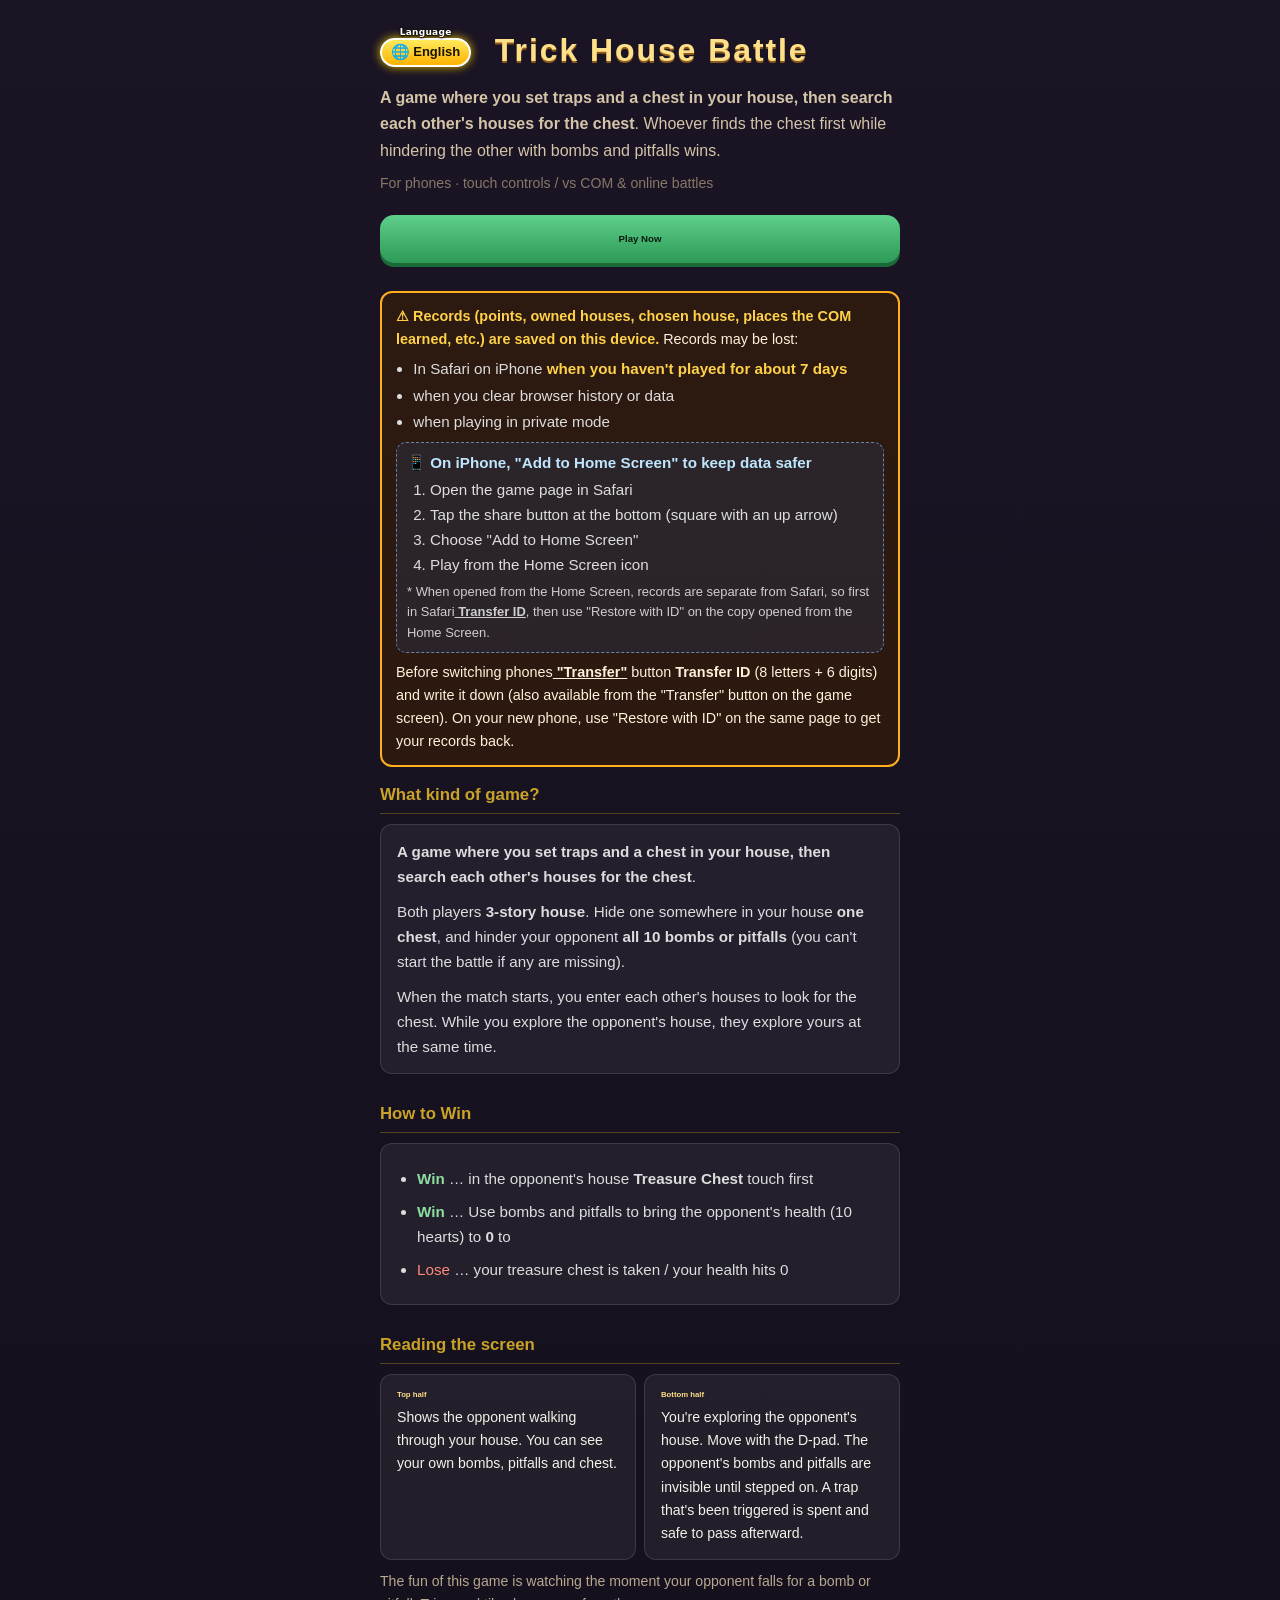
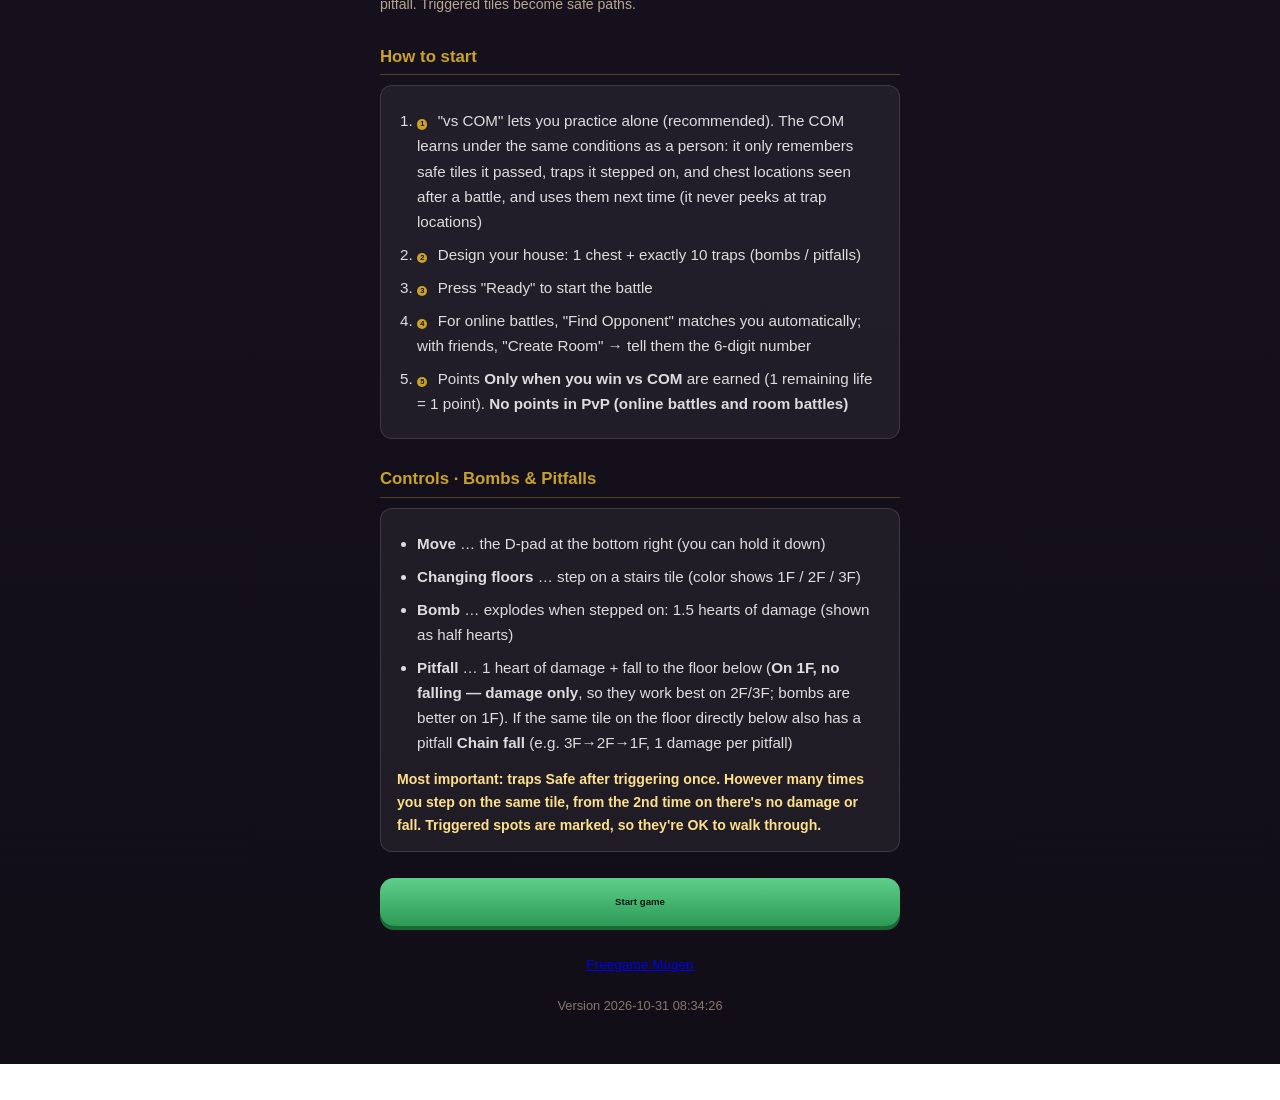
==== index.html @ 866e79a9 "🌐上に固定英語ラベル'Language'を追加・全バージョン表記を更新 — version 2026-10-31 08:34:26" ====
<!DOCTYPE html>
<html lang="ja">
<head>
  <meta charset="UTF-8" />
<script>window.NK_I18N_CFG={"base": "", "anchors": [["h1", "prepend"]]};</script><script src="i18n/i18n.js?v=20261031083426"></script>
  <link rel="icon" href="data:image/svg+xml,%3Csvg xmlns=%22http://www.w3.org/2000/svg%22 viewBox=%220 0 100 100%22%3E%3Ctext y=%22.9em%22 font-size=%2290%22%3E%F0%9F%8F%A0%3C/text%3E%3C/svg%3E" />
<!--nk-autoupdate--><script>
/* 自動更新: 新しい版が公開されたら、安全なとき（タイトル画面など・試合中でない）だけ自動で読み込み直す。記録(localStorage)には触れない。 */
(function () {
  var PAGE_LABEL = '2026-10-31 08:34:26';
  var URL = '/househouse/version.json', KEY = 'nkReloadFor:househouse-top', EVERY = 0;
  function safe() { try { return !!(true); } catch (e) { return false; } }
  var busy = false;
  function check() {
    if (busy || document.visibilityState === 'hidden' || !safe()) return;
    busy = true;
    fetch(URL + '?_=' + Date.now(), { cache: 'no-store' }).then(function (r) { return r.ok ? r.json() : null; }).then(function (d) {
      busy = false;
      var v = d && d.label;
      if (!v || v === PAGE_LABEL || !safe()) return;
      try { if (sessionStorage.getItem(KEY) === v) return; sessionStorage.setItem(KEY, v); } catch (e) { return; }
      var q = location.search.replace(/^\?/, '').split('&').filter(function (s) { return s && s.indexOf('r=') !== 0; }); q.push('r=' + String(v).replace(/[^0-9]/g, '')); location.replace(location.pathname + '?' + q.join('&') + location.hash);
    }).catch(function () { busy = false; });
  }
  window.__nkCheckUpdate = check;
  function start() { setTimeout(check, 1500); if (EVERY > 0) setInterval(check, EVERY * 1000); }
  if (document.readyState === 'loading') document.addEventListener('DOMContentLoaded', start); else start();
  document.addEventListener('visibilitychange', function () { if (document.visibilityState === 'visible') check(); });
  window.addEventListener('pageshow', function (e) { if (e.persisted) check(); });
})();
</script><!--/nk-autoupdate-->
  <meta name="viewport" content="width=device-width, initial-scale=1" />
  <meta http-equiv="Cache-Control" content="no-cache" />
  
  <meta name="theme-color" content="#120e18" />
  <meta name="description" content="トリックハウスバトル — 自分の家に罠と宝箱を設置して、お互いの家に行って宝箱を探すスマホ向け対戦ゲーム" />
  <title>トリックハウスバトル — 遊び方</title>
  <style>
    *, *::before, *::after { box-sizing: border-box; margin: 0; padding: 0; }
    body {
      min-height: 100dvh;
      background: linear-gradient(180deg, #1a1424 0%, #120e18 100%);
      color: #f5f0e8;
      font-family: "Hiragino Sans", "Hiragino Kaku Gothic ProN", "Noto Sans JP", "Yu Gothic", sans-serif;
      line-height: 1.65;
      padding: 24px 16px 48px;
    }
    main { max-width: 520px; margin: 0 auto; }
    h1 {
      font-size: clamp(1.6rem, 6vw, 2rem);
      color: #ffe08a;
      letter-spacing: 0.06em;
      text-shadow: 0 2px 0 #8b5a1a;
      margin-bottom: 8px;
    }
    .lead {
      color: #d4c4a8;
      font-size: 1rem;
      margin-bottom: 8px;
    }
    .tagline {
      color: #887868;
      font-size: 0.88rem;
      margin-bottom: 20px;
    }
    a.play {
      display: block;
      text-align: center;
      text-decoration: none;
      background: linear-gradient(180deg, #5ecf8a, #2e9a58);
      color: #0a1a10;
      font-weight: 800;
      font-size: 1.1rem;
      padding: 16px 16px;
      border-radius: 14px;
      box-shadow: 0 4px 0 #1a6a38;
      margin: 8px 0 28px;
    }
    a.play:active { transform: translateY(2px); box-shadow: 0 2px 0 #1a6a38; }
    h2 {
      font-size: 1.05rem;
      color: #c9a227;
      margin: 0 0 10px;
      padding-bottom: 4px;
      border-bottom: 1px solid rgba(201,162,39,0.35);
    }
    section { margin-bottom: 26px; }
    p, li { color: #ddd; font-size: 0.95rem; }
    ul, ol { padding-left: 1.25em; margin: 8px 0 0; }
    li { margin-bottom: 8px; }
    .card {
      background: rgba(255,255,255,0.06);
      border: 1px solid rgba(255,255,255,0.12);
      border-radius: 12px;
      padding: 14px 16px;
    }
    .card + .card { margin-top: 10px; }
    .num {
      display: inline-flex;
      align-items: center;
      justify-content: center;
      width: 1.4em;
      height: 1.4em;
      border-radius: 50%;
      background: #c9a227;
      color: #1a1008;
      font-weight: 800;
      font-size: 0.85rem;
      margin-right: 6px;
    }
    .split {
      display: grid;
      grid-template-columns: 1fr 1fr;
      gap: 8px;
      margin-top: 10px;
    }
    .split .card { margin: 0; font-size: 0.88rem; }
    .split .card strong { display: block; color: #ffe08a; margin-bottom: 4px; }
    .hint { color: #b8a890; font-size: 0.88rem; margin-top: 10px; }
    .win { color: #8ddea0; font-weight: 700; }
    .lose { color: #ff8a7a; }
  .save-banner { margin: 14px 0; padding: 12px 14px; border-radius: 12px; border: 2px solid #ffb020; background: rgba(60, 30, 0, 0.55); color: #fff1dc; font-size: 0.9rem; line-height: 1.6; text-align: left; }
  .save-banner strong { color: #ffd24a; }
  .save-banner ul { margin: 6px 0 6px 1.2em; padding: 0; }
  .save-banner li { margin: 2px 0; }
  .save-banner .home-tip { margin: 8px 0; padding: 8px 10px; border-radius: 10px; border: 1px dashed rgba(140,200,255,0.6); background: rgba(40,90,160,0.18); }
  .save-banner .home-tip .ht-h { margin: 0 0 2px; font-weight: 900; color: #bfe6ff; }
  .save-banner .home-tip ol { margin: 2px 0 4px 1.6em; padding: 0; }
  .save-banner .home-tip li { margin: 1px 0; }
  .save-banner .home-tip .ht-n { margin: 0; font-size: 0.9em; opacity: 0.92; }
  .save-banner .home-tip a { color: inherit; font-weight: 900; }
</style>
<link rel="apple-touch-icon" href="/househouse/apple-touch-icon.png" />
<meta name="apple-mobile-web-app-title" content="ハウスバトル" />
<meta name="apple-mobile-web-app-capable" content="yes" />
</head>
<body>
  <main>
    <h1>トリックハウスバトル</h1>
    <p class="lead"><strong>自分の家に罠と宝箱を設置して、お互いの家に行って宝箱を探すゲーム</strong>です。爆弾や落とし穴で相手を邪魔しながら、先に宝箱を見つけた方が勝ち。</p>
    <p class="tagline">スマホ向け・タッチ操作／COM対戦・ネット対戦あり</p>

    <a class="play" href="game/?v=20261031083426">今すぐ遊ぶ</a>

    <div class="save-banner" role="note">
      <strong>⚠ 記録（ポイント・持っている家・選んだ家・COMが覚えた場所など）はこの端末に保存されています。</strong>記録が消えることがあります：
      <ul>
        <li>iPhoneのSafariで<strong>7日くらい遊ばなかった</strong>とき</li>
        <li>ブラウザの履歴やデータを消したとき</li>
        <li>プライベートモードで遊んだとき</li>
      </ul>
      <div class="home-tip"><p class="ht-h">📱 iPhoneは「ホーム画面に追加」で消えにくくなります</p><ol><li>Safariで遊びたいページを開く</li><li>画面下の共有ボタン（四角に上矢印のマーク）を押す</li><li>「ホーム画面に追加」を選ぶ</li><li>ホーム画面のアイコンから遊ぶ</li></ol><p class="ht-n">※ホーム画面から開いたときはSafariとは記録が別になるので、最初にSafariで<a href="/transfer/">引き継ぎID</a>を発行し、ホーム画面から開いた方で「IDで復元」してください。</p></div>
      スマホを買い替える前に<a href="/transfer/" style="color:inherit;font-weight:900">「引き継ぎ」</a>ボタンで<b>引き継ぎID</b>（8文字＋6けたの数字）を発行してメモしてください（ゲーム画面の「引き継ぎ」ボタンからも開けます）。新しいスマホでは同じページの「IDで復元」で記録を戻せます。
    </div>

    <section>
      <h2>どんなゲーム？</h2>
      <div class="card">
        <p><strong>自分の家に罠と宝箱を設置して、お互いの家に行って宝箱を探すゲーム</strong>です。</p>
        <p style="margin-top:10px">お互いが<strong>3階建ての家</strong>を用意します。自分の家のどこかに<strong>宝箱を1つ</strong>、相手を邪魔する<strong>爆弾や落とし穴を10個すべて</strong>置きます（足りないと対戦開始できません）。</p>
        <p style="margin-top:10px">試合が始まったら、お互いの家に入って宝箱を探します。あなたが相手の家を探索するのと同時に、相手もあなたの家を探索しています。</p>
      </div>
    </section>

    <section>
      <h2>勝ち方</h2>
      <div class="card">
        <ul>
          <li><span class="win">勝ち</span> … 相手の家の<strong>宝箱</strong>に先に触れる</li>
          <li><span class="win">勝ち</span> … 爆弾・落とし穴で相手の体力（ハート10個）を<strong>0</strong>にする</li>
          <li><span class="lose">負け</span> … 自分の宝箱を取られる／自分の体力が0になる</li>
        </ul>
      </div>
    </section>

    <section>
      <h2>画面の見方</h2>
      <div class="split">
        <div class="card">
          <strong>上半分</strong>
          相手があなたの家を歩いている様子。自分が仕掛けた爆弾・落とし穴や宝箱が見えます。
        </div>
        <div class="card">
          <strong>下半分</strong>
          あなたが相手の家を探索中。十字キーで移動。相手の爆弾・落とし穴は踏むまで見えません。一度踏んだ罠は発動済みになり、そのあとは安全に通れます。
        </div>
      </div>
      <p class="hint">相手が爆弾や落とし穴に引っかかる瞬間を見られるのが、このゲームの面白さです。発動後のマスは安全通路になります。</p>
    </section>

    <section>
      <h2>はじめ方</h2>
      <div class="card">
        <ol>
          <li><span class="num">1</span>「COM対戦」なら一人で練習できます（おすすめ）。COMは人と同じ条件で覚えます：前に通れた安全なマス・踏んだ罠・対戦後に見えた宝箱の場所だけを覚えて、次の対戦で使います（罠の場所をのぞき見はしません）</li>
          <li><span class="num">2</span>家を設計：宝箱1つ＋罠は必ず10個（爆弾／落とし穴）</li>
          <li><span class="num">3</span>「準備完了」で対戦スタート</li>
          <li><span class="num">4</span>ネット対戦は「対戦相手を探す」で自動マッチ、知り合いとは「部屋を作る」→ 6桁の数字を相手に伝える</li>
          <li><span class="num">5</span>ポイントは<strong>COM対戦で勝った時だけ</strong>もらえます（残りライフ1つ＝1ポイント）。<strong>対人戦（ネット対戦・部屋での対戦）ではポイントは入りません</strong></li>
        </ol>
      </div>
    </section>

    <section>
      <h2>操作・爆弾と落とし穴</h2>
      <div class="card">
        <ul>
          <li><strong>移動</strong> … 画面右下の十字キー（タップ押しっぱなし可）</li>
          <li><strong>階の移動</strong> … 階段マスへ乗る（色で1F／2F／3Fが分かります）</li>
          <li><strong>爆弾</strong> … 踏むと爆発してハート1.5個分のダメージ（半ハート表示）</li>
          <li><strong>落とし穴</strong> … ハート1個分のダメージ＋下の階へ落ちる（<strong>1Fでは落下なし・ダメージのみ</strong>なので、効果は2F・3F向き。1Fは爆弾が有利）。真下の階の同じマスにも落とし穴があると<strong>連続落下</strong>（例：3F→2F→1F、落とし穴1個ごとに1ダメージ）</li>
        </ul>
        <p class="hint" style="margin-top:12px;color:#ffe08a;font-weight:700;">
          いちばん大事：罠は<strong>1回かかったあと安全</strong>です。同じマスを何度踏んでも、2回目からはダメージも落とし穴も起きません。発動した跡が見えるので、そこは通ってOK。
        </p>
      </div>
    </section>

    <a class="play" href="game/?v=20261031083426">ゲームを始める</a>
    <p style="margin-top:14px;text-align:center;font-size:0.85rem;"><a href="https://freegame-mugen.jp/cms/mt-cp.cgi?__mode=view&amp;blog_id=1&amp;id=13413" target="_blank" rel="noopener">フリーゲーム夢現</a></p>
    <p id="site-meta" style="margin-top:18px;text-align:center;color:#887868;font-size:0.8rem;">バージョン 2026-10-31 08:34:26</p>
  </main>
</body>
</html>
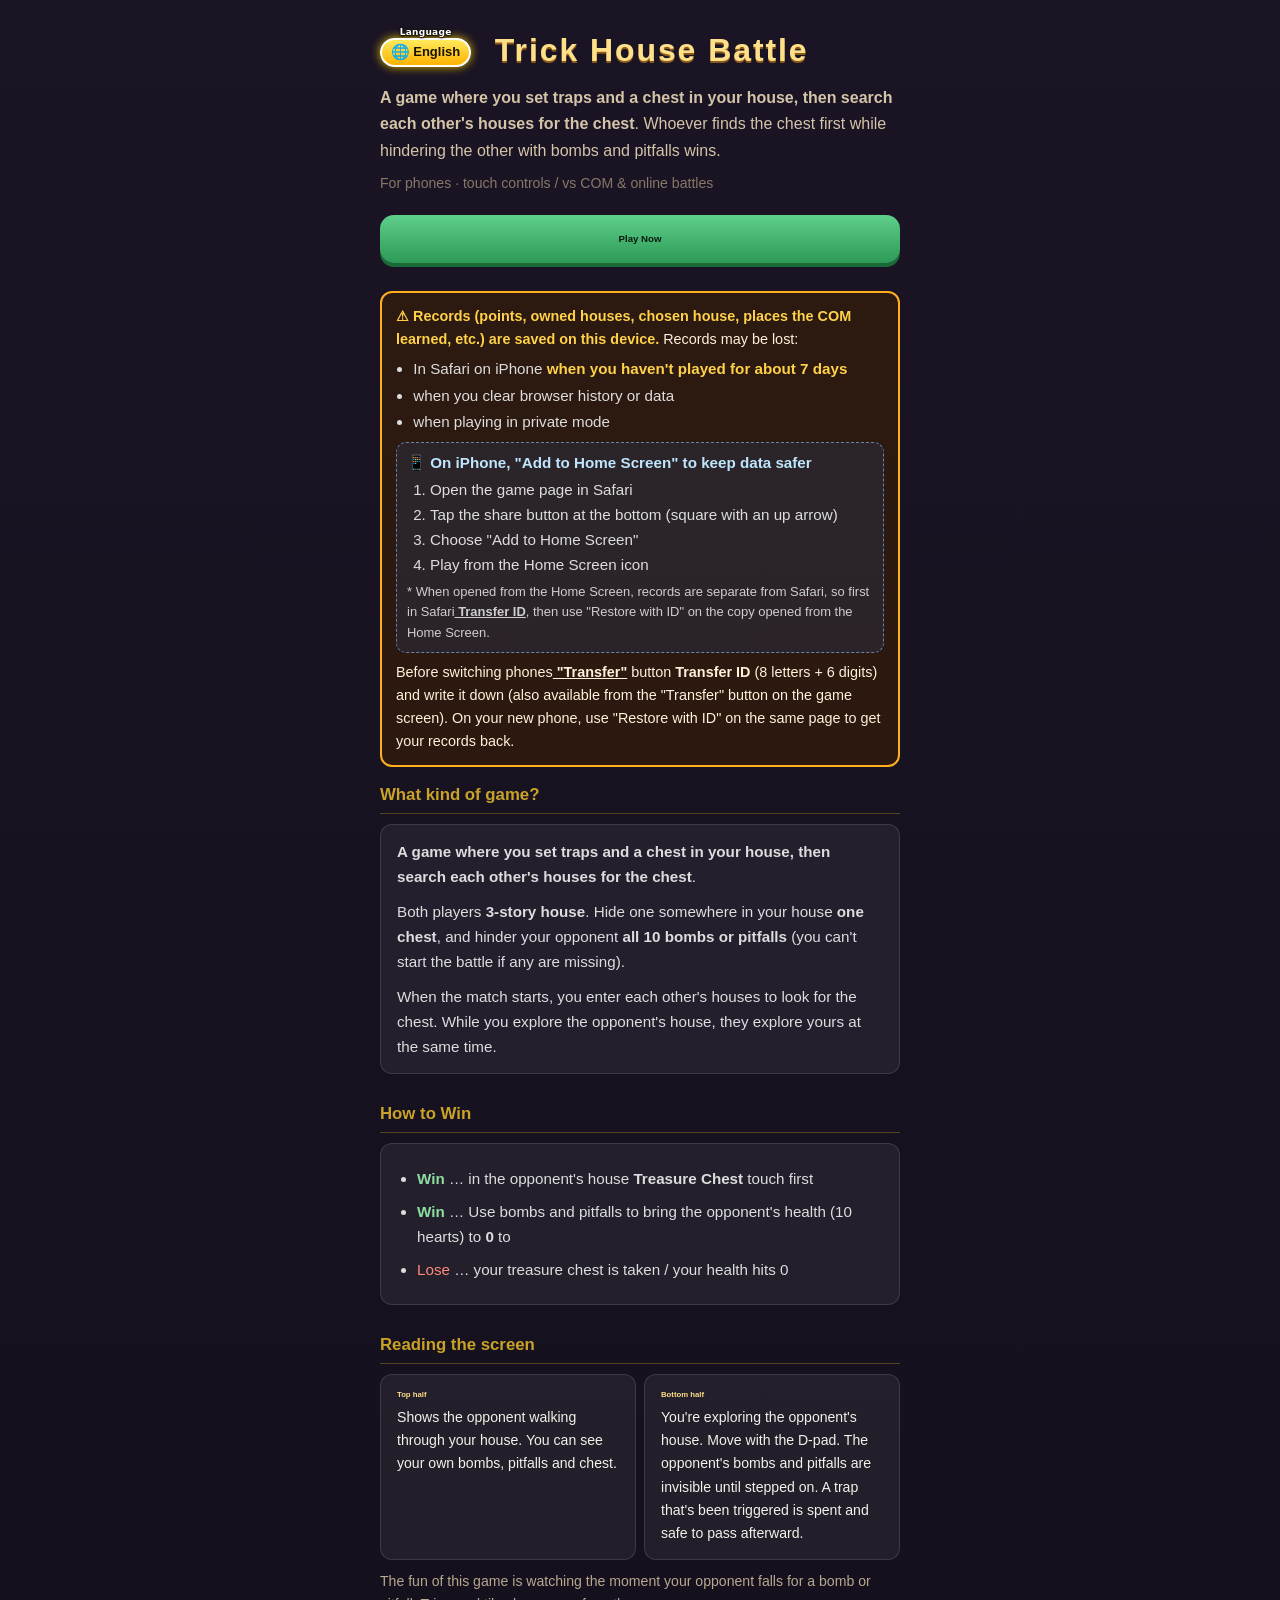
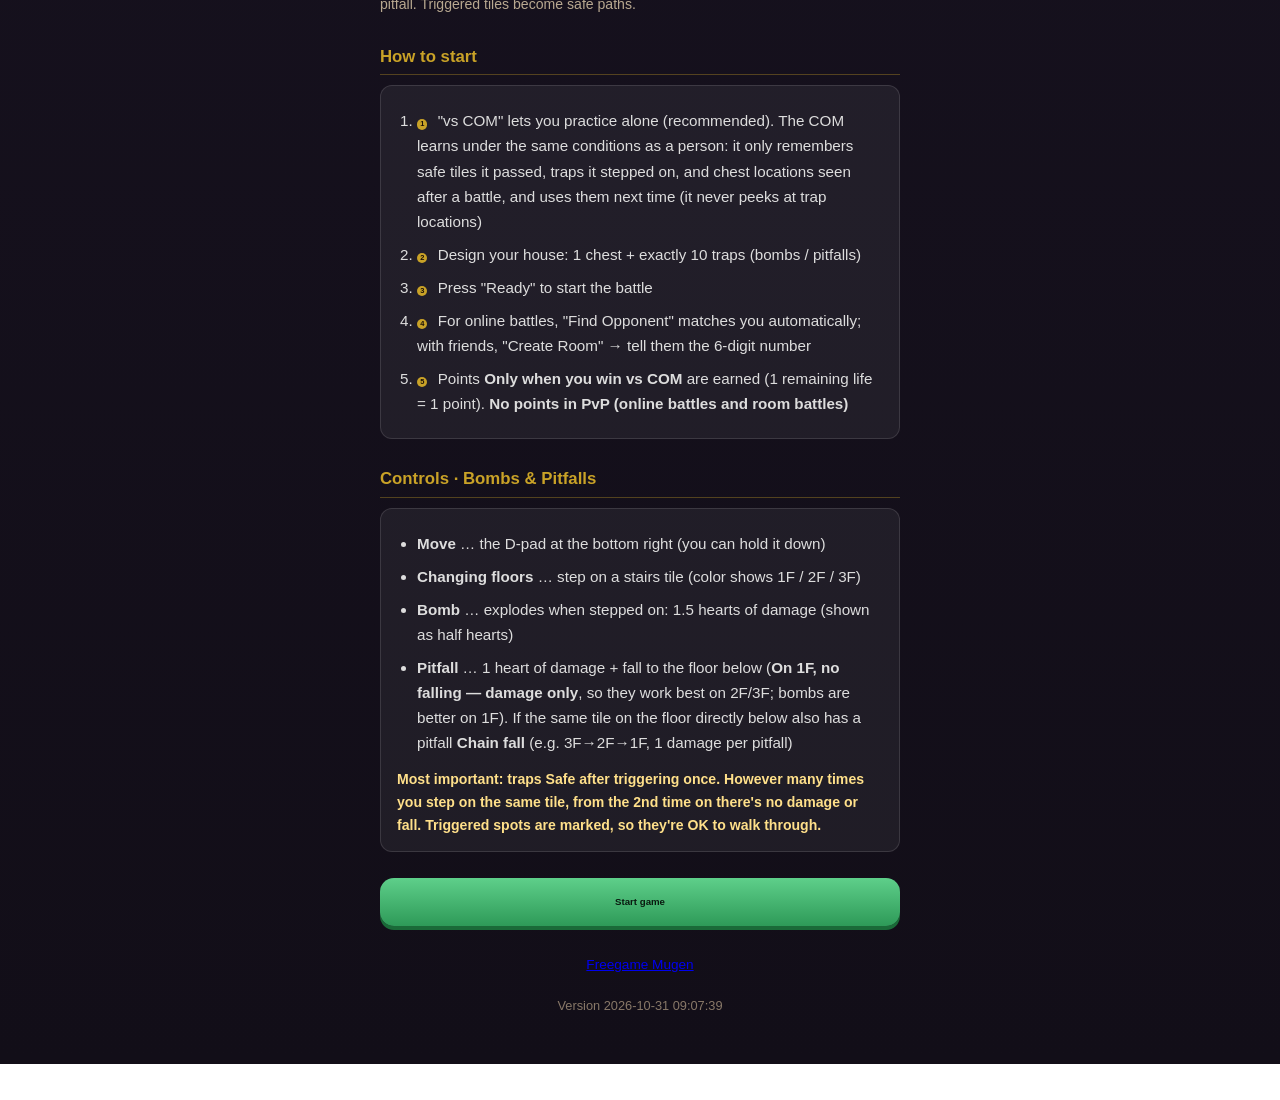
==== commit 3ffdb81b: "i18n: 結果画面の理由/勝利ボーナス行を全言語で翻訳・320幅でLanguageラベル見切れ修正・ハーフハートのはみ出し修正 — version 2026-10-31 09:07:39" ====
--- a/index.html
+++ b/index.html
@@ -2,12 +2,12 @@
 <html lang="ja">
 <head>
   <meta charset="UTF-8" />
-<script>window.NK_I18N_CFG={"base": "", "anchors": [["h1", "prepend"]]};</script><script src="i18n/i18n.js?v=20261031083426"></script>
+<script>window.NK_I18N_CFG={"base": "", "anchors": [["h1", "prepend"]]};</script><script src="i18n/i18n.js?v=20261031090739"></script>
   <link rel="icon" href="data:image/svg+xml,%3Csvg xmlns=%22http://www.w3.org/2000/svg%22 viewBox=%220 0 100 100%22%3E%3Ctext y=%22.9em%22 font-size=%2290%22%3E%F0%9F%8F%A0%3C/text%3E%3C/svg%3E" />
 <!--nk-autoupdate--><script>
 /* 自動更新: 新しい版が公開されたら、安全なとき（タイトル画面など・試合中でない）だけ自動で読み込み直す。記録(localStorage)には触れない。 */
 (function () {
-  var PAGE_LABEL = '2026-10-31 08:34:26';
+  var PAGE_LABEL = '2026-10-31 09:07:39';
   var URL = '/househouse/version.json', KEY = 'nkReloadFor:househouse-top', EVERY = 0;
   function safe() { try { return !!(true); } catch (e) { return false; } }
   var busy = false;
@@ -140,7 +140,7 @@
     <p class="lead"><strong>自分の家に罠と宝箱を設置して、お互いの家に行って宝箱を探すゲーム</strong>です。爆弾や落とし穴で相手を邪魔しながら、先に宝箱を見つけた方が勝ち。</p>
     <p class="tagline">スマホ向け・タッチ操作／COM対戦・ネット対戦あり</p>
 
-    <a class="play" href="game/?v=20261031083426">今すぐ遊ぶ</a>
+    <a class="play" href="game/?v=20261031090739">今すぐ遊ぶ</a>
 
     <div class="save-banner" role="note">
       <strong>⚠ 記録（ポイント・持っている家・選んだ家・COMが覚えた場所など）はこの端末に保存されています。</strong>記録が消えることがあります：
@@ -216,9 +216,9 @@
       </div>
     </section>
 
-    <a class="play" href="game/?v=20261031083426">ゲームを始める</a>
+    <a class="play" href="game/?v=20261031090739">ゲームを始める</a>
     <p style="margin-top:14px;text-align:center;font-size:0.85rem;"><a href="https://freegame-mugen.jp/cms/mt-cp.cgi?__mode=view&amp;blog_id=1&amp;id=13413" target="_blank" rel="noopener">フリーゲーム夢現</a></p>
-    <p id="site-meta" style="margin-top:18px;text-align:center;color:#887868;font-size:0.8rem;">バージョン 2026-10-31 08:34:26</p>
+    <p id="site-meta" style="margin-top:18px;text-align:center;color:#887868;font-size:0.8rem;">バージョン 2026-10-31 09:07:39</p>
   </main>
 </body>
 </html>
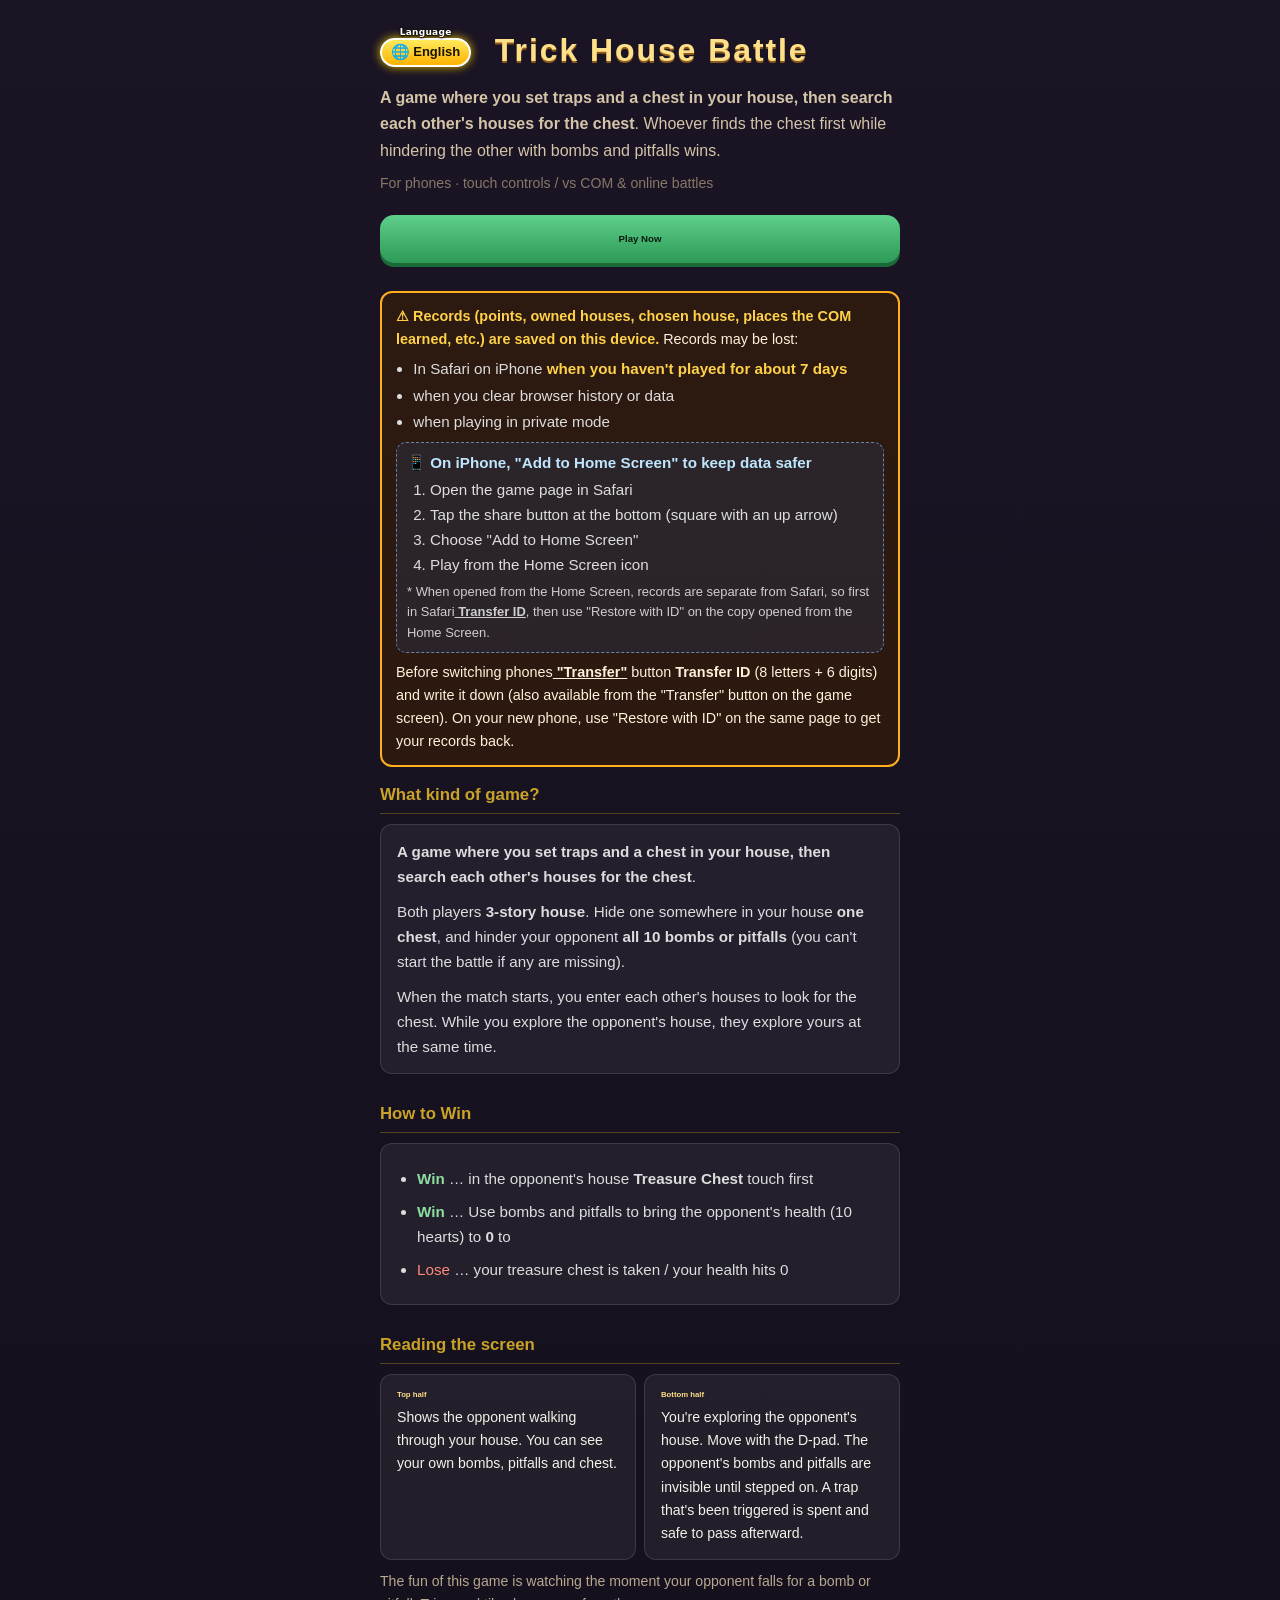
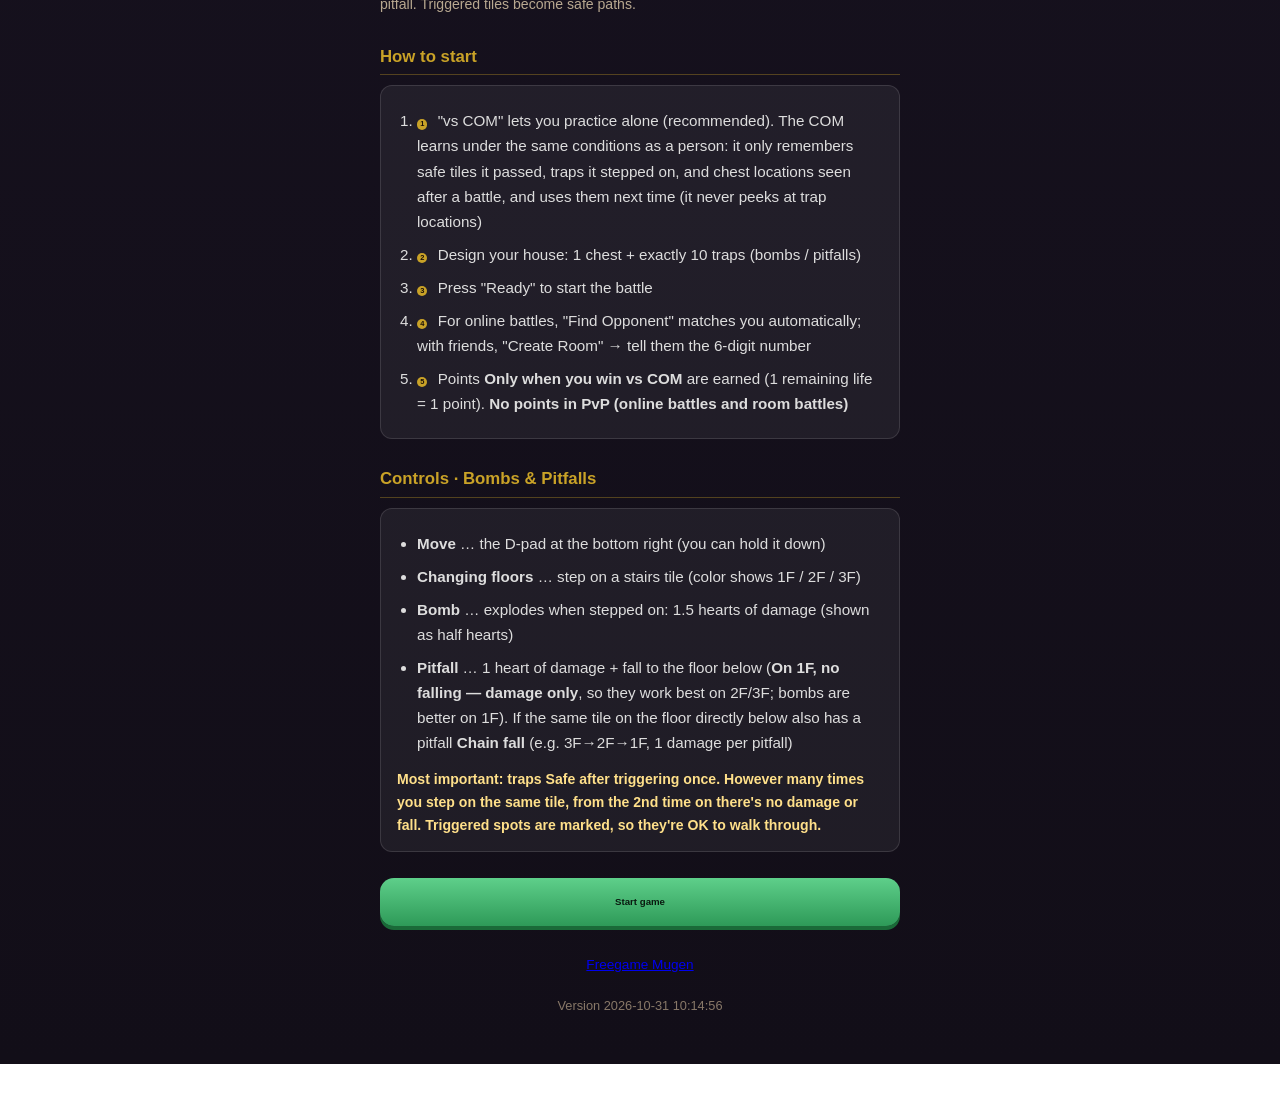
==== commit 17468e3f: "全バージョン表記を更新（旧10/25表記含む）・Languageラベル検証 — version 2026-10-31 10:14:56" ====
--- a/index.html
+++ b/index.html
@@ -2,12 +2,12 @@
 <html lang="ja">
 <head>
   <meta charset="UTF-8" />
-<script>window.NK_I18N_CFG={"base": "", "anchors": [["h1", "prepend"]]};</script><script src="i18n/i18n.js?v=20261031090739"></script>
+<script>window.NK_I18N_CFG={"base": "", "anchors": [["h1", "prepend"]]};</script><script src="i18n/i18n.js?v=20261031101456"></script>
   <link rel="icon" href="data:image/svg+xml,%3Csvg xmlns=%22http://www.w3.org/2000/svg%22 viewBox=%220 0 100 100%22%3E%3Ctext y=%22.9em%22 font-size=%2290%22%3E%F0%9F%8F%A0%3C/text%3E%3C/svg%3E" />
 <!--nk-autoupdate--><script>
 /* 自動更新: 新しい版が公開されたら、安全なとき（タイトル画面など・試合中でない）だけ自動で読み込み直す。記録(localStorage)には触れない。 */
 (function () {
-  var PAGE_LABEL = '2026-10-31 09:07:39';
+  var PAGE_LABEL = '2026-10-31 10:14:56';
   var URL = '/househouse/version.json', KEY = 'nkReloadFor:househouse-top', EVERY = 0;
   function safe() { try { return !!(true); } catch (e) { return false; } }
   var busy = false;
@@ -140,7 +140,7 @@
     <p class="lead"><strong>自分の家に罠と宝箱を設置して、お互いの家に行って宝箱を探すゲーム</strong>です。爆弾や落とし穴で相手を邪魔しながら、先に宝箱を見つけた方が勝ち。</p>
     <p class="tagline">スマホ向け・タッチ操作／COM対戦・ネット対戦あり</p>
 
-    <a class="play" href="game/?v=20261031090739">今すぐ遊ぶ</a>
+    <a class="play" href="game/?v=20261031101456">今すぐ遊ぶ</a>
 
     <div class="save-banner" role="note">
       <strong>⚠ 記録（ポイント・持っている家・選んだ家・COMが覚えた場所など）はこの端末に保存されています。</strong>記録が消えることがあります：
@@ -216,9 +216,9 @@
       </div>
     </section>
 
-    <a class="play" href="game/?v=20261031090739">ゲームを始める</a>
+    <a class="play" href="game/?v=20261031101456">ゲームを始める</a>
     <p style="margin-top:14px;text-align:center;font-size:0.85rem;"><a href="https://freegame-mugen.jp/cms/mt-cp.cgi?__mode=view&amp;blog_id=1&amp;id=13413" target="_blank" rel="noopener">フリーゲーム夢現</a></p>
-    <p id="site-meta" style="margin-top:18px;text-align:center;color:#887868;font-size:0.8rem;">バージョン 2026-10-31 09:07:39</p>
+    <p id="site-meta" style="margin-top:18px;text-align:center;color:#887868;font-size:0.8rem;">バージョン 2026-10-31 10:14:56</p>
   </main>
 </body>
 </html>
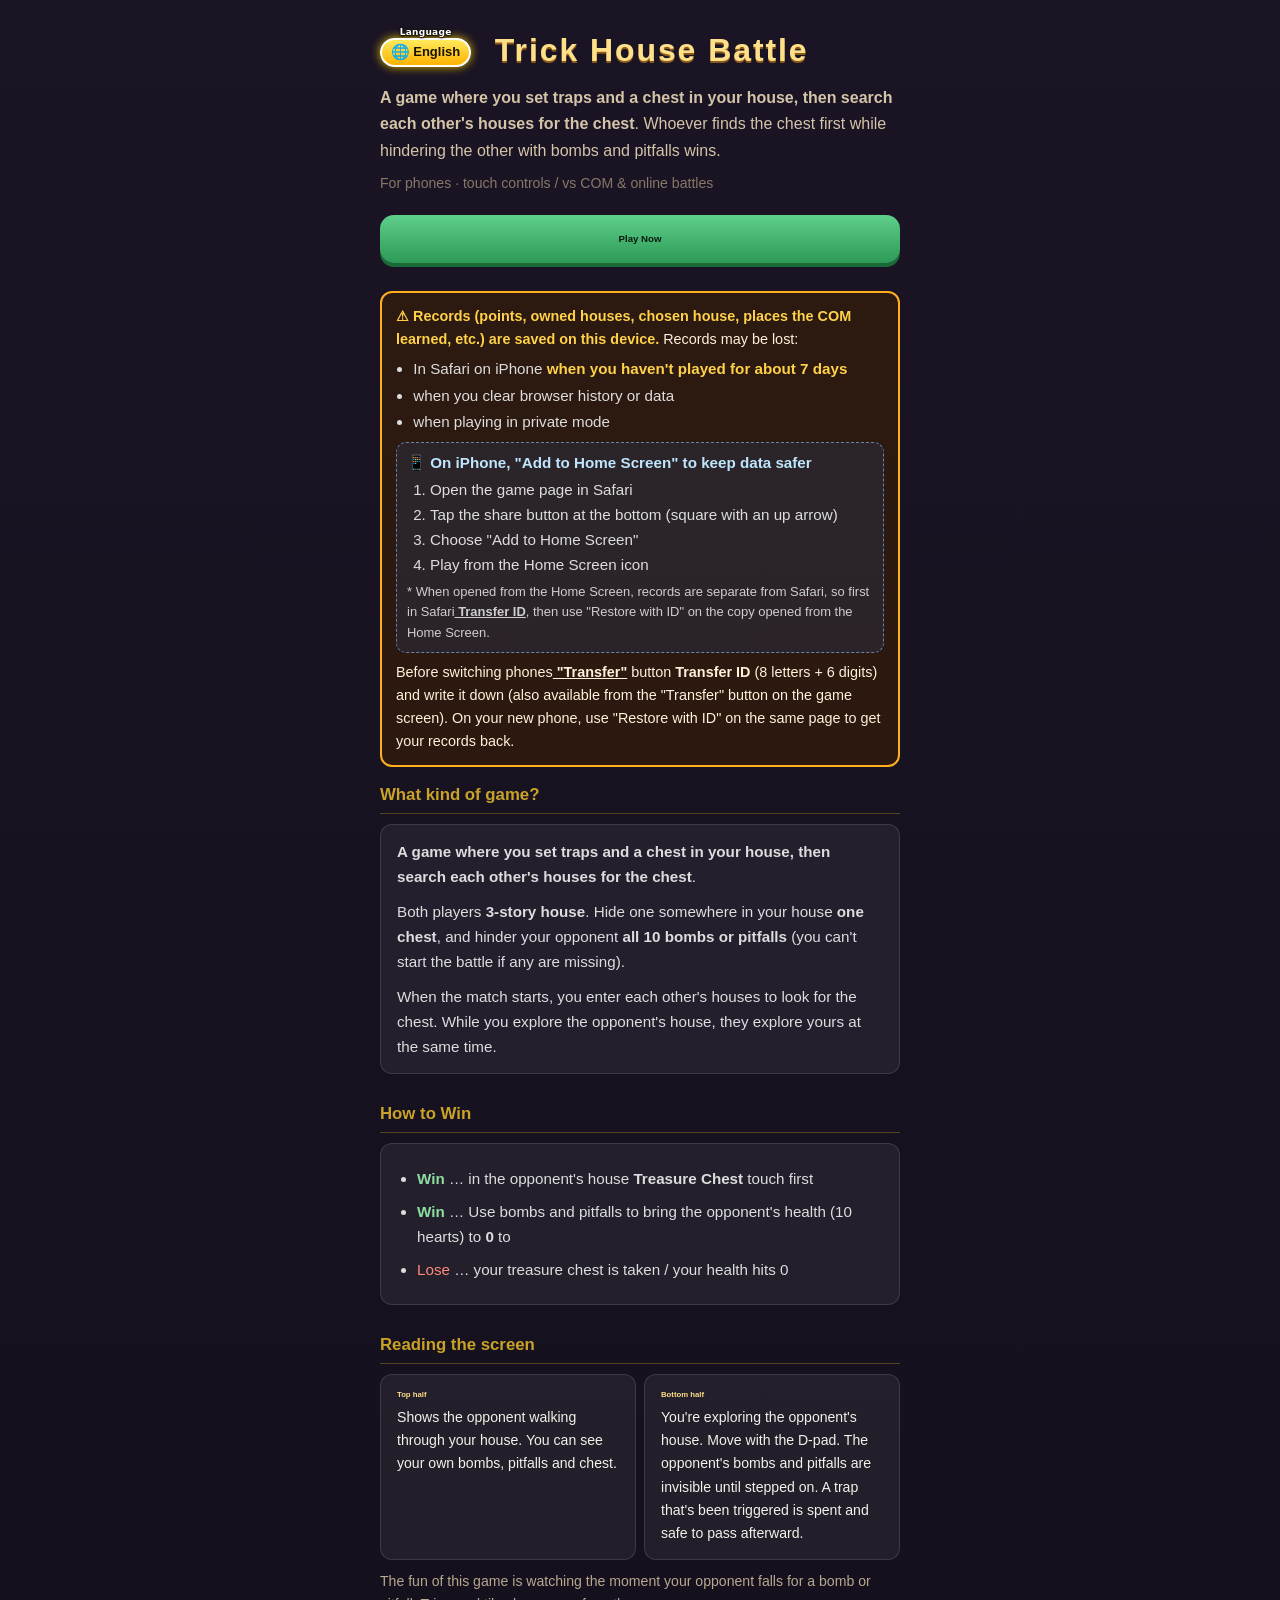
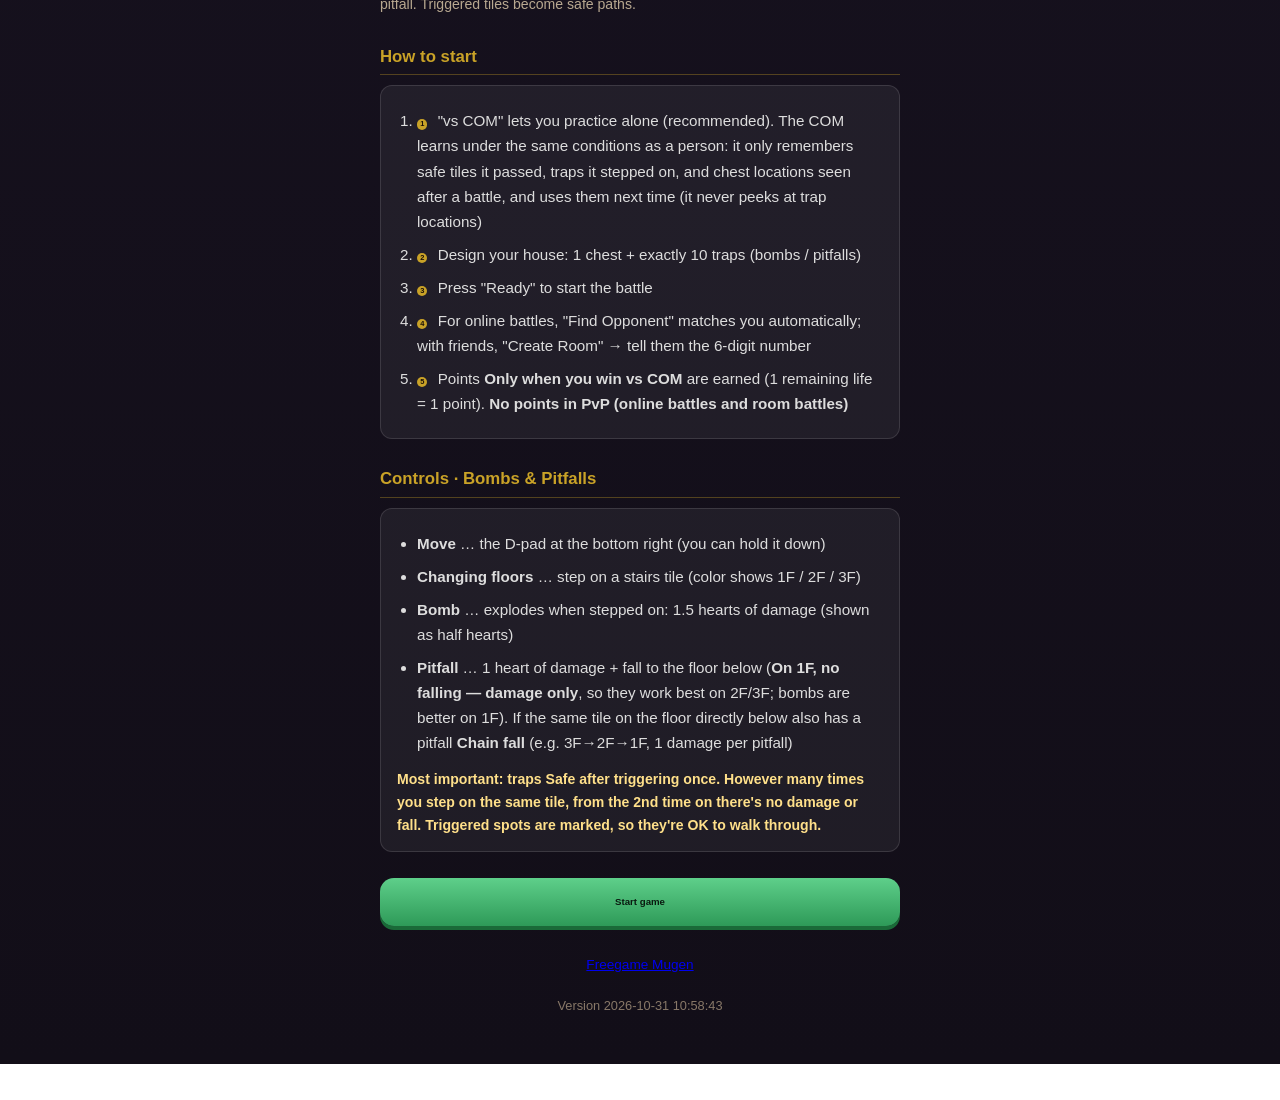
==== commit 9232cb4a: "ショップ説明の320幅はみ出し修正・名前と価格を別行に・Visits翻訳 — version 2026-10-31 10:58:43" ====
--- a/index.html
+++ b/index.html
@@ -2,12 +2,12 @@
 <html lang="ja">
 <head>
   <meta charset="UTF-8" />
-<script>window.NK_I18N_CFG={"base": "", "anchors": [["h1", "prepend"]]};</script><script src="i18n/i18n.js?v=20261031101456"></script>
+<script>window.NK_I18N_CFG={"base": "", "anchors": [["h1", "prepend"]]};</script><script src="i18n/i18n.js?v=20261031105843"></script>
   <link rel="icon" href="data:image/svg+xml,%3Csvg xmlns=%22http://www.w3.org/2000/svg%22 viewBox=%220 0 100 100%22%3E%3Ctext y=%22.9em%22 font-size=%2290%22%3E%F0%9F%8F%A0%3C/text%3E%3C/svg%3E" />
 <!--nk-autoupdate--><script>
 /* 自動更新: 新しい版が公開されたら、安全なとき（タイトル画面など・試合中でない）だけ自動で読み込み直す。記録(localStorage)には触れない。 */
 (function () {
-  var PAGE_LABEL = '2026-10-31 10:14:56';
+  var PAGE_LABEL = '2026-10-31 10:58:43';
   var URL = '/househouse/version.json', KEY = 'nkReloadFor:househouse-top', EVERY = 0;
   function safe() { try { return !!(true); } catch (e) { return false; } }
   var busy = false;
@@ -140,7 +140,7 @@
     <p class="lead"><strong>自分の家に罠と宝箱を設置して、お互いの家に行って宝箱を探すゲーム</strong>です。爆弾や落とし穴で相手を邪魔しながら、先に宝箱を見つけた方が勝ち。</p>
     <p class="tagline">スマホ向け・タッチ操作／COM対戦・ネット対戦あり</p>
 
-    <a class="play" href="game/?v=20261031101456">今すぐ遊ぶ</a>
+    <a class="play" href="game/?v=20261031105843">今すぐ遊ぶ</a>
 
     <div class="save-banner" role="note">
       <strong>⚠ 記録（ポイント・持っている家・選んだ家・COMが覚えた場所など）はこの端末に保存されています。</strong>記録が消えることがあります：
@@ -216,9 +216,9 @@
       </div>
     </section>
 
-    <a class="play" href="game/?v=20261031101456">ゲームを始める</a>
+    <a class="play" href="game/?v=20261031105843">ゲームを始める</a>
     <p style="margin-top:14px;text-align:center;font-size:0.85rem;"><a href="https://freegame-mugen.jp/cms/mt-cp.cgi?__mode=view&amp;blog_id=1&amp;id=13413" target="_blank" rel="noopener">フリーゲーム夢現</a></p>
-    <p id="site-meta" style="margin-top:18px;text-align:center;color:#887868;font-size:0.8rem;">バージョン 2026-10-31 10:14:56</p>
+    <p id="site-meta" style="margin-top:18px;text-align:center;color:#887868;font-size:0.8rem;">バージョン 2026-10-31 10:58:43</p>
   </main>
 </body>
 </html>
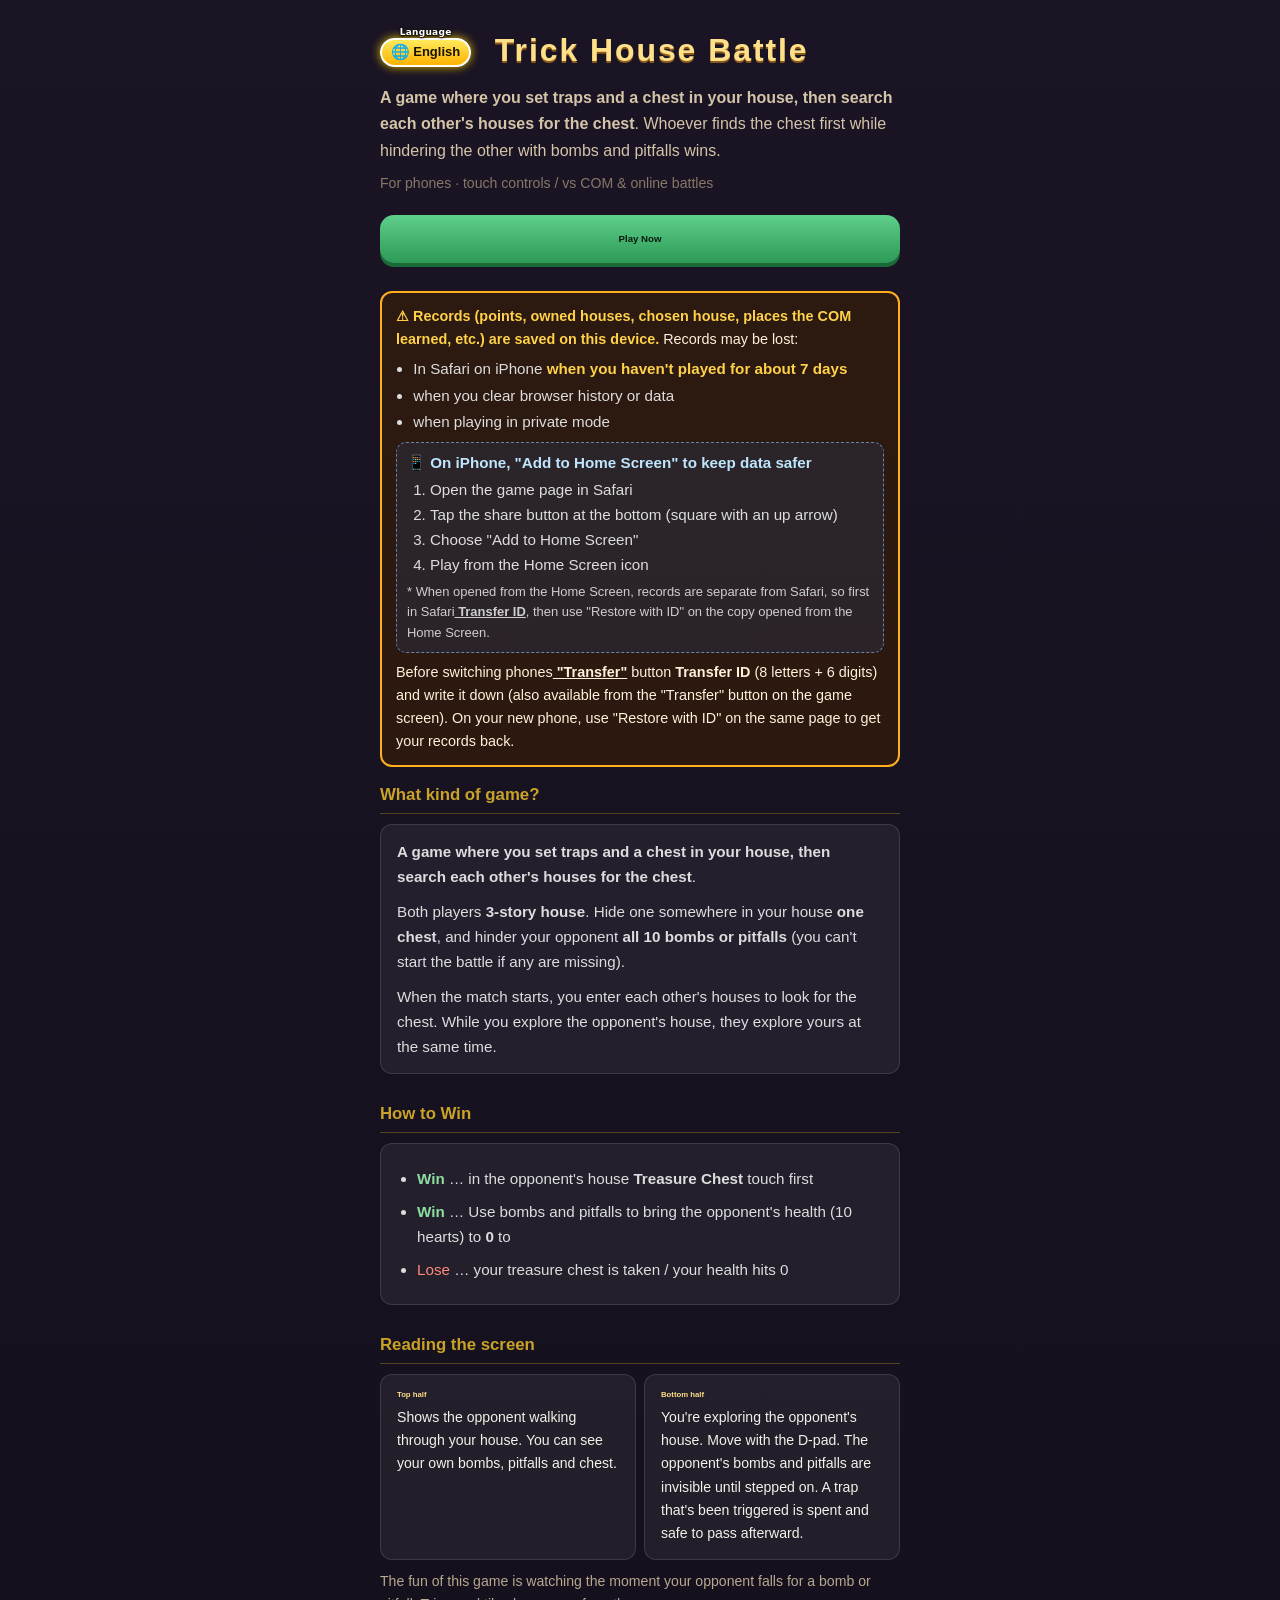
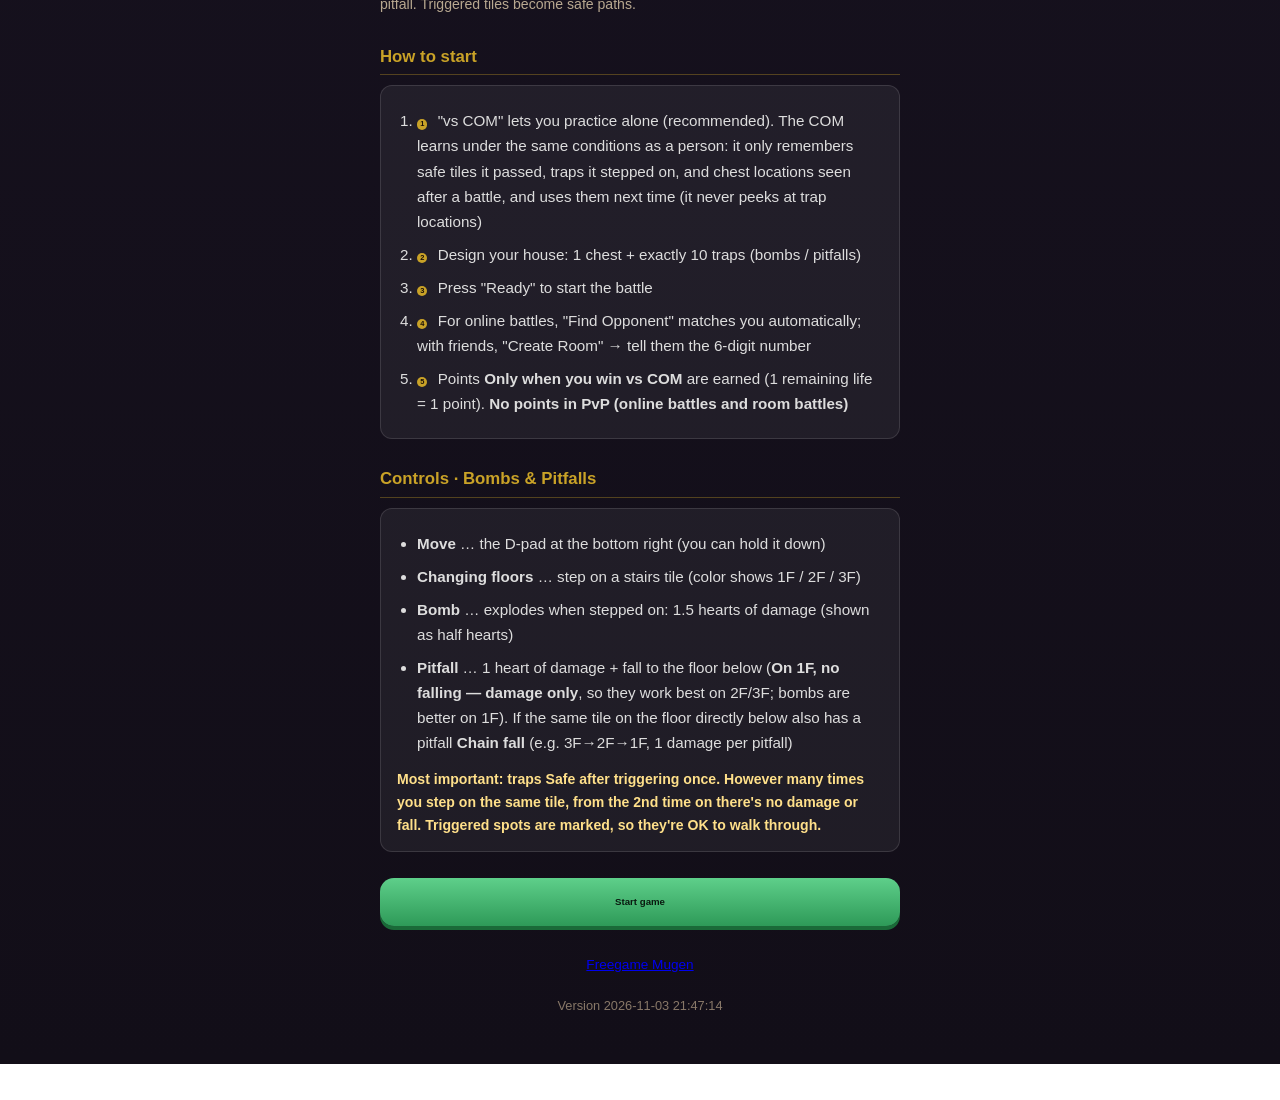
==== commit 6adc05e5: "訪問ログに対戦の開始・終了時刻を記録 — version 2026-11-03 21:47:14" ====
--- a/index.html
+++ b/index.html
@@ -2,12 +2,12 @@
 <html lang="ja">
 <head>
   <meta charset="UTF-8" />
-<script>window.NK_I18N_CFG={"base": "", "anchors": [["h1", "prepend"]]};</script><script src="i18n/i18n.js?v=20261031105843"></script>
+<script>window.NK_I18N_CFG={"base": "", "anchors": [["h1", "prepend"]]};</script><script src="i18n/i18n.js?v=20261103214714"></script>
   <link rel="icon" href="data:image/svg+xml,%3Csvg xmlns=%22http://www.w3.org/2000/svg%22 viewBox=%220 0 100 100%22%3E%3Ctext y=%22.9em%22 font-size=%2290%22%3E%F0%9F%8F%A0%3C/text%3E%3C/svg%3E" />
 <!--nk-autoupdate--><script>
 /* 自動更新: 新しい版が公開されたら、安全なとき（タイトル画面など・試合中でない）だけ自動で読み込み直す。記録(localStorage)には触れない。 */
 (function () {
-  var PAGE_LABEL = '2026-10-31 10:58:43';
+  var PAGE_LABEL = '2026-11-03 21:47:14';
   var URL = '/househouse/version.json', KEY = 'nkReloadFor:househouse-top', EVERY = 0;
   function safe() { try { return !!(true); } catch (e) { return false; } }
   var busy = false;
@@ -140,7 +140,7 @@
     <p class="lead"><strong>自分の家に罠と宝箱を設置して、お互いの家に行って宝箱を探すゲーム</strong>です。爆弾や落とし穴で相手を邪魔しながら、先に宝箱を見つけた方が勝ち。</p>
     <p class="tagline">スマホ向け・タッチ操作／COM対戦・ネット対戦あり</p>
 
-    <a class="play" href="game/?v=20261031105843">今すぐ遊ぶ</a>
+    <a class="play" href="game/?v=20261103214714">今すぐ遊ぶ</a>
 
     <div class="save-banner" role="note">
       <strong>⚠ 記録（ポイント・持っている家・選んだ家・COMが覚えた場所など）はこの端末に保存されています。</strong>記録が消えることがあります：
@@ -216,9 +216,9 @@
       </div>
     </section>
 
-    <a class="play" href="game/?v=20261031105843">ゲームを始める</a>
+    <a class="play" href="game/?v=20261103214714">ゲームを始める</a>
     <p style="margin-top:14px;text-align:center;font-size:0.85rem;"><a href="https://freegame-mugen.jp/cms/mt-cp.cgi?__mode=view&amp;blog_id=1&amp;id=13413" target="_blank" rel="noopener">フリーゲーム夢現</a></p>
-    <p id="site-meta" style="margin-top:18px;text-align:center;color:#887868;font-size:0.8rem;">バージョン 2026-10-31 10:58:43</p>
+    <p id="site-meta" style="margin-top:18px;text-align:center;color:#887868;font-size:0.8rem;">バージョン 2026-11-03 21:47:14</p>
   </main>
 </body>
 </html>
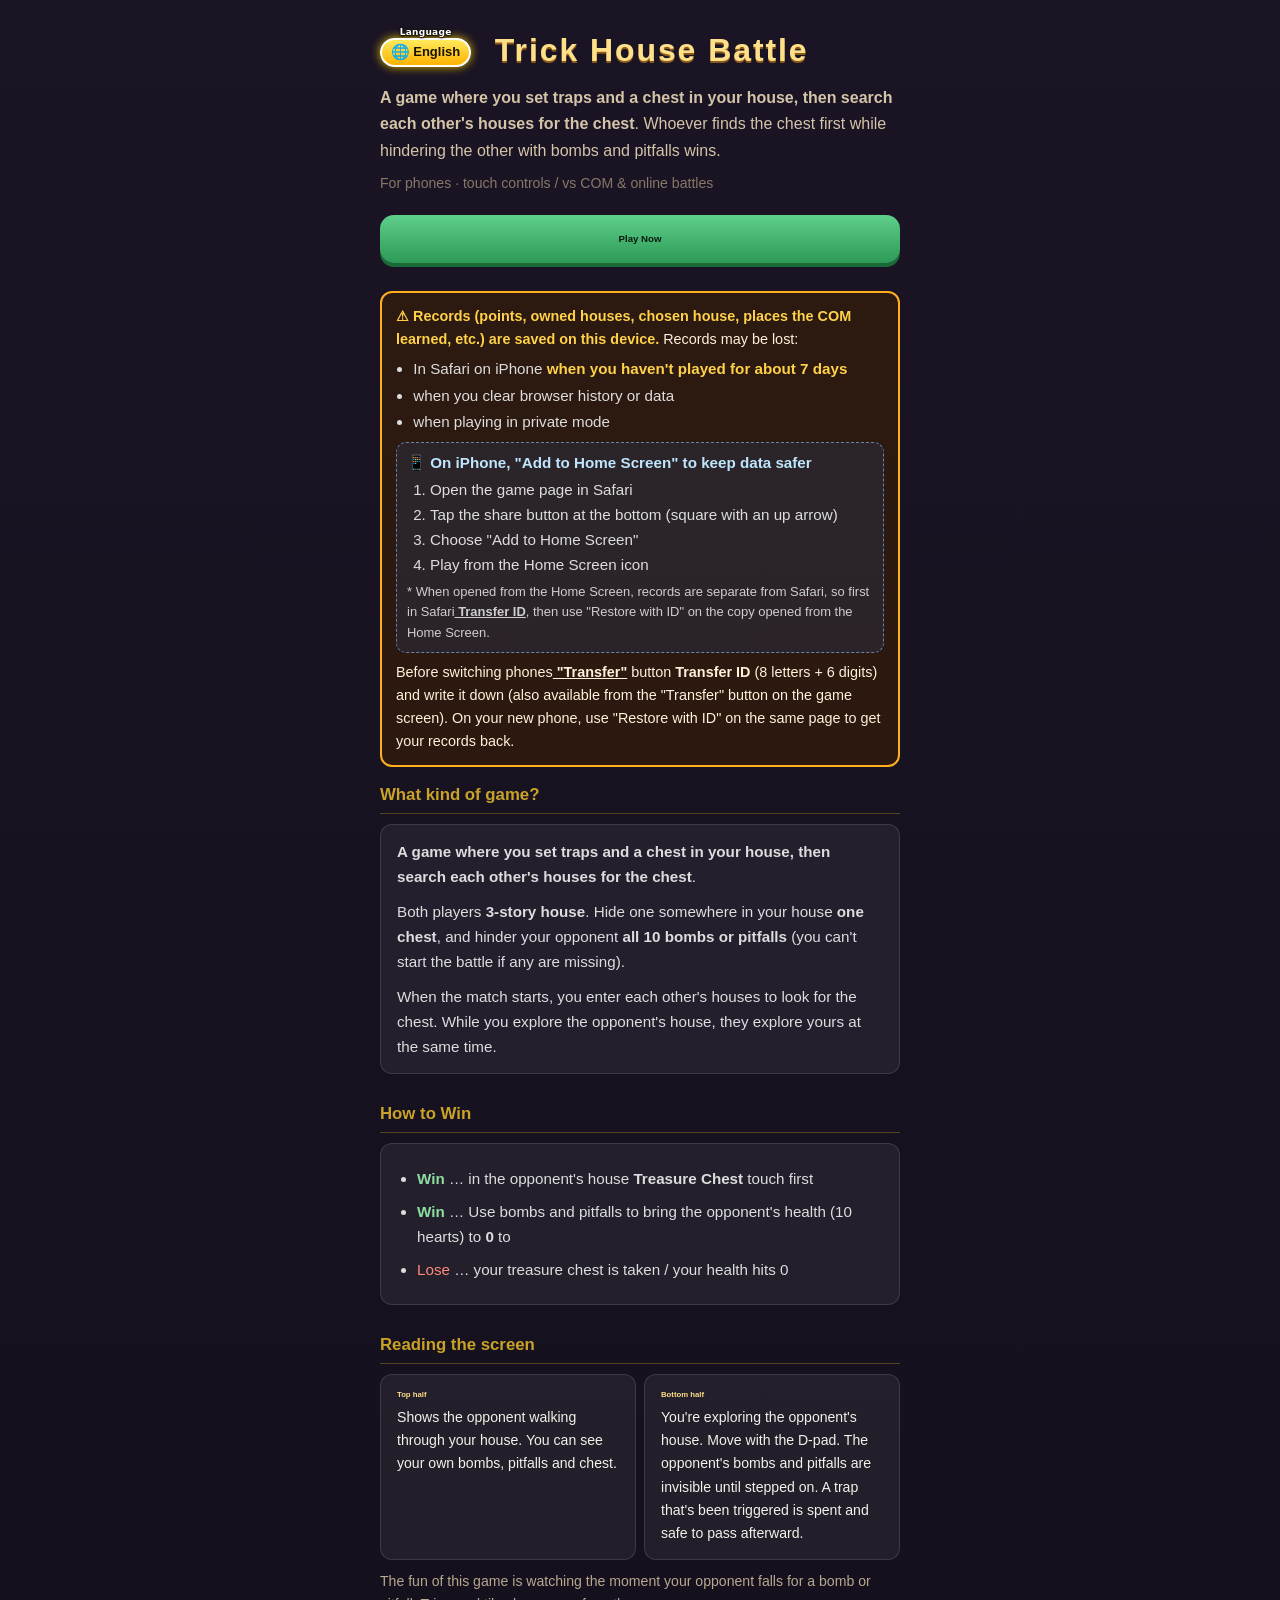
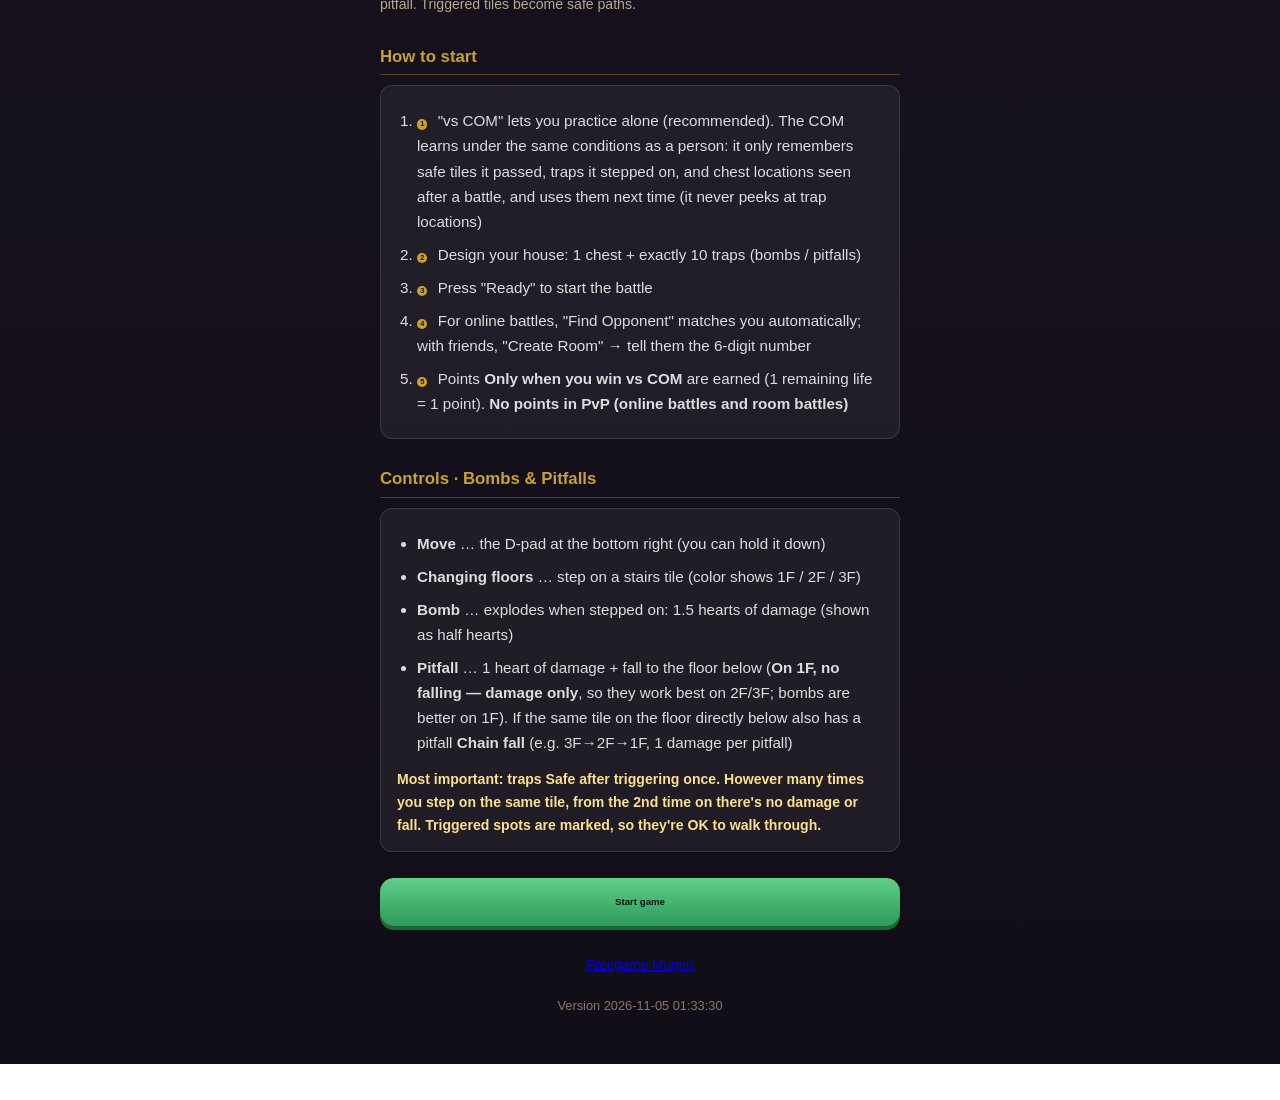
==== commit 8a271beb: "対人戦カウントを決着時にのみ加算（開始時は訪問ログのみ・途中終了は数えない）— version 2026-11-05 01:33:30" ====
--- a/index.html
+++ b/index.html
@@ -2,12 +2,12 @@
 <html lang="ja">
 <head>
   <meta charset="UTF-8" />
-<script>window.NK_I18N_CFG={"base": "", "anchors": [["h1", "prepend"]]};</script><script src="i18n/i18n.js?v=20261103214714"></script>
+<script>window.NK_I18N_CFG={"base": "", "anchors": [["h1", "prepend"]]};</script><script src="i18n/i18n.js?v=20261105013330"></script>
   <link rel="icon" href="data:image/svg+xml,%3Csvg xmlns=%22http://www.w3.org/2000/svg%22 viewBox=%220 0 100 100%22%3E%3Ctext y=%22.9em%22 font-size=%2290%22%3E%F0%9F%8F%A0%3C/text%3E%3C/svg%3E" />
 <!--nk-autoupdate--><script>
 /* 自動更新: 新しい版が公開されたら、安全なとき（タイトル画面など・試合中でない）だけ自動で読み込み直す。記録(localStorage)には触れない。 */
 (function () {
-  var PAGE_LABEL = '2026-11-03 21:47:14';
+  var PAGE_LABEL = '2026-11-05 01:33:30';
   var URL = '/househouse/version.json', KEY = 'nkReloadFor:househouse-top', EVERY = 0;
   function safe() { try { return !!(true); } catch (e) { return false; } }
   var busy = false;
@@ -140,7 +140,7 @@
     <p class="lead"><strong>自分の家に罠と宝箱を設置して、お互いの家に行って宝箱を探すゲーム</strong>です。爆弾や落とし穴で相手を邪魔しながら、先に宝箱を見つけた方が勝ち。</p>
     <p class="tagline">スマホ向け・タッチ操作／COM対戦・ネット対戦あり</p>
 
-    <a class="play" href="game/?v=20261103214714">今すぐ遊ぶ</a>
+    <a class="play" href="game/?v=20261105013330">今すぐ遊ぶ</a>
 
     <div class="save-banner" role="note">
       <strong>⚠ 記録（ポイント・持っている家・選んだ家・COMが覚えた場所など）はこの端末に保存されています。</strong>記録が消えることがあります：
@@ -216,9 +216,9 @@
       </div>
     </section>
 
-    <a class="play" href="game/?v=20261103214714">ゲームを始める</a>
+    <a class="play" href="game/?v=20261105013330">ゲームを始める</a>
     <p style="margin-top:14px;text-align:center;font-size:0.85rem;"><a href="https://freegame-mugen.jp/cms/mt-cp.cgi?__mode=view&amp;blog_id=1&amp;id=13413" target="_blank" rel="noopener">フリーゲーム夢現</a></p>
-    <p id="site-meta" style="margin-top:18px;text-align:center;color:#887868;font-size:0.8rem;">バージョン 2026-11-03 21:47:14</p>
+    <p id="site-meta" style="margin-top:18px;text-align:center;color:#887868;font-size:0.8rem;">バージョン 2026-11-05 01:33:30</p>
   </main>
 </body>
 </html>
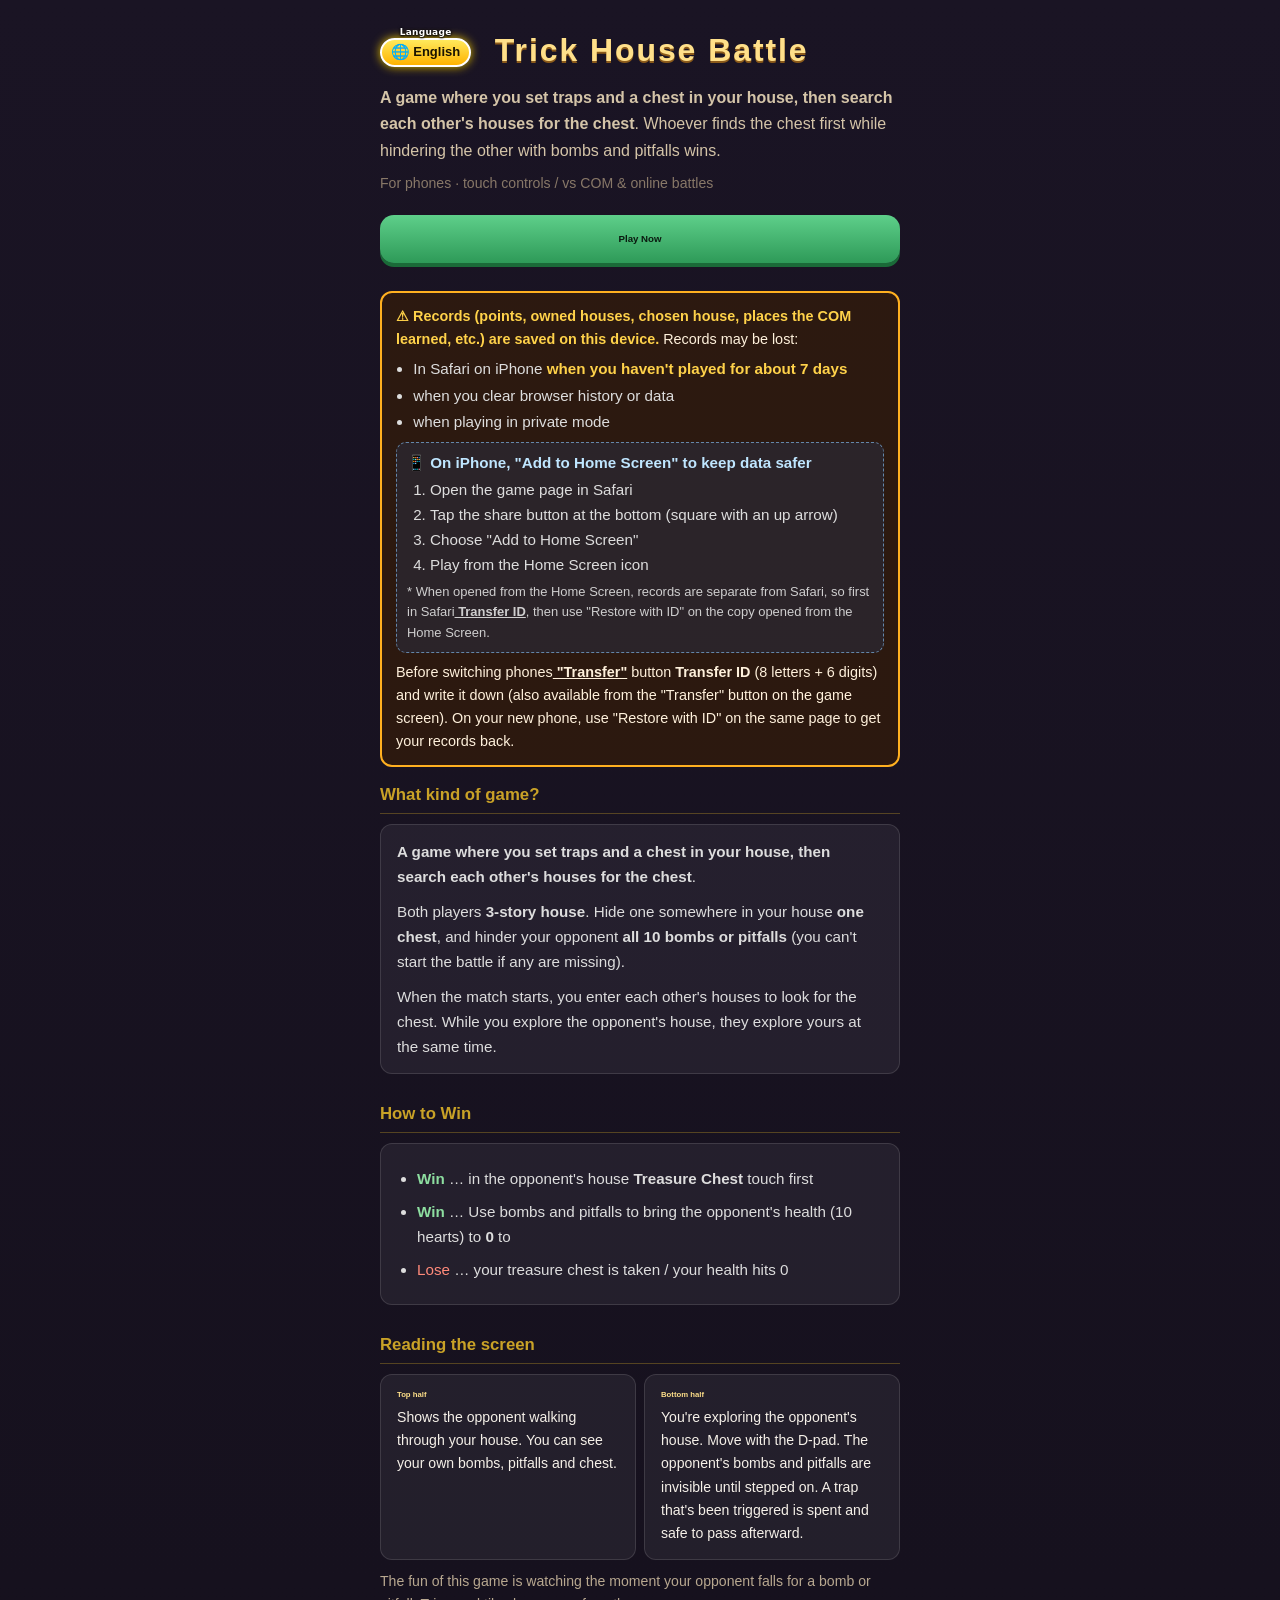
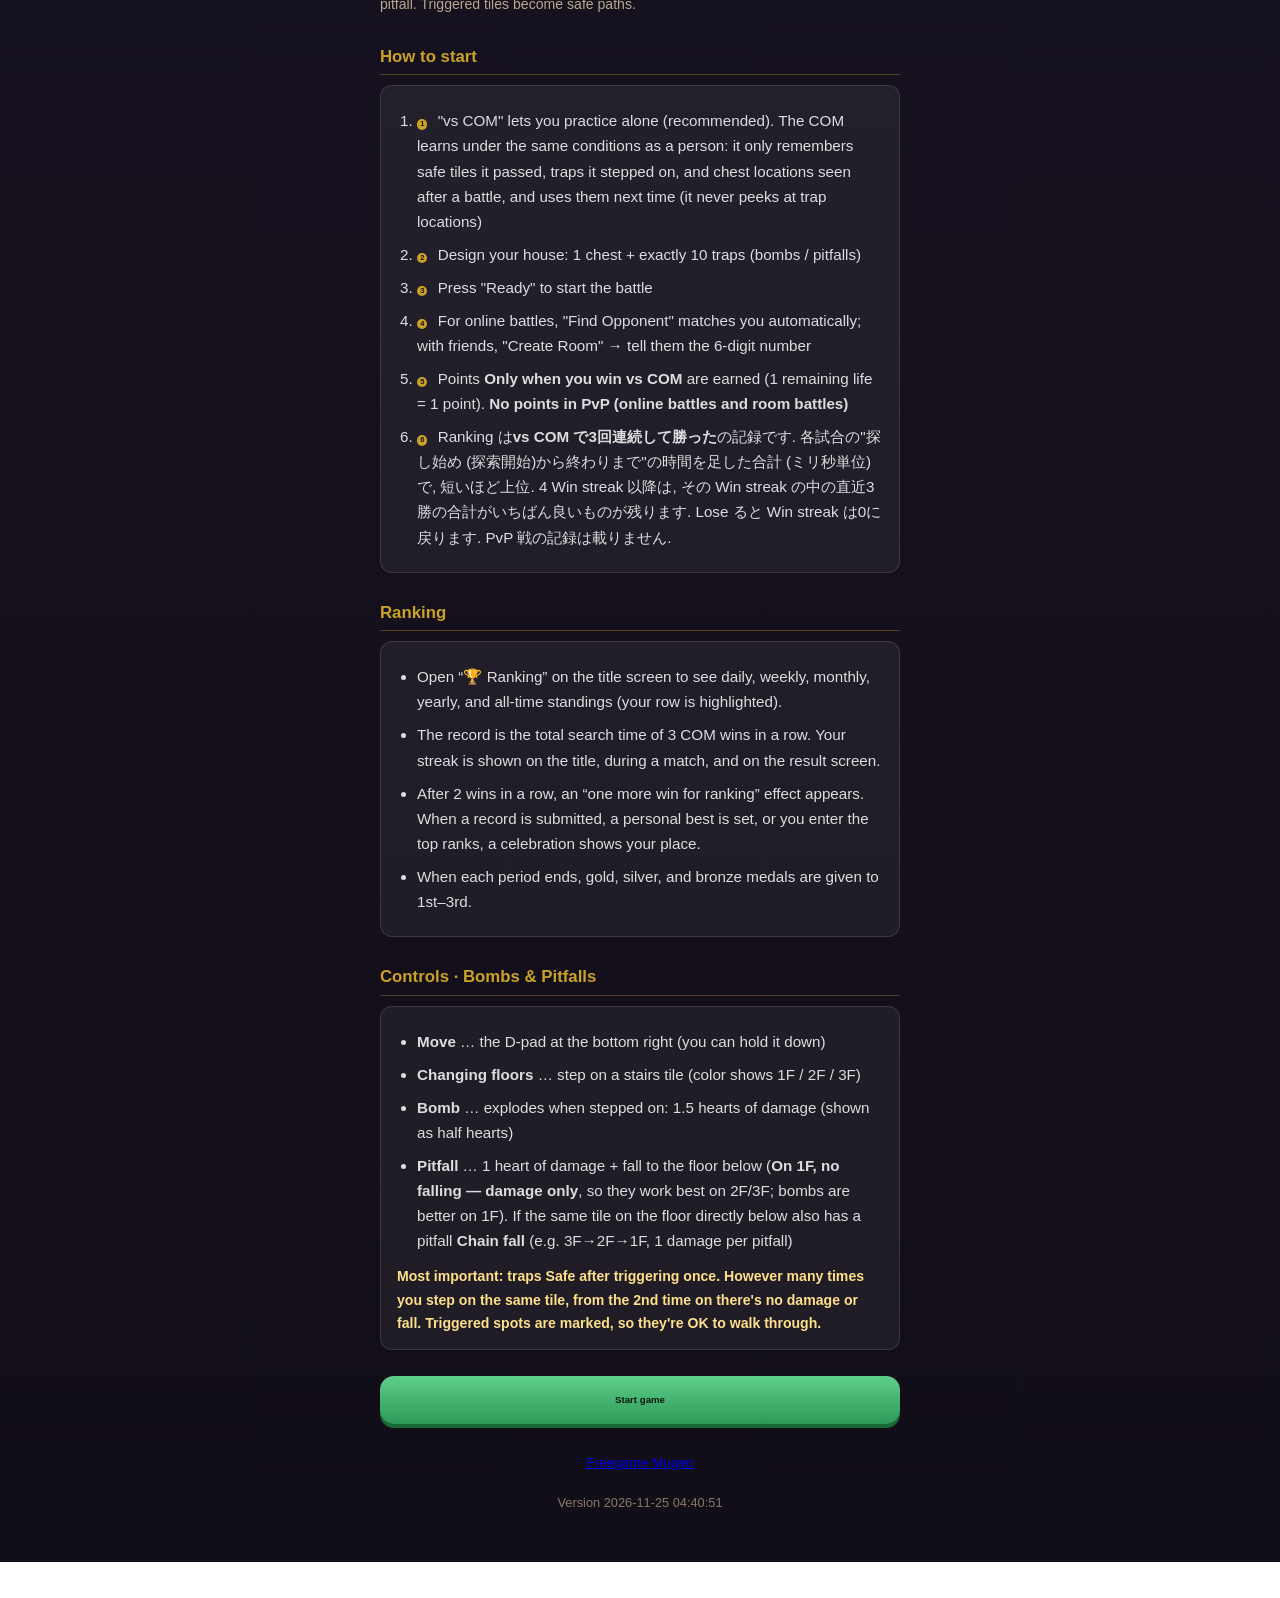
==== commit f386dab4: "COM 3連勝の探索時間ランキングを追加 — version 2026-11-25 04:40:51 オンラインランキング（house-ranking）。記録は COM 3連勝の探索時間合計（ミリ秒、" ====
--- a/index.html
+++ b/index.html
@@ -2,12 +2,12 @@
 <html lang="ja">
 <head>
   <meta charset="UTF-8" />
-<script>window.NK_I18N_CFG={"base": "", "anchors": [["h1", "prepend"]]};</script><script src="i18n/i18n.js?v=20261105013330"></script>
+<script>window.NK_I18N_CFG={"base": "", "anchors": [["h1", "prepend"]]};</script><script src="i18n/i18n.js?v=20261125044051"></script>
   <link rel="icon" href="data:image/svg+xml,%3Csvg xmlns=%22http://www.w3.org/2000/svg%22 viewBox=%220 0 100 100%22%3E%3Ctext y=%22.9em%22 font-size=%2290%22%3E%F0%9F%8F%A0%3C/text%3E%3C/svg%3E" />
 <!--nk-autoupdate--><script>
 /* 自動更新: 新しい版が公開されたら、安全なとき（タイトル画面など・試合中でない）だけ自動で読み込み直す。記録(localStorage)には触れない。 */
 (function () {
-  var PAGE_LABEL = '2026-11-05 01:33:30';
+  var PAGE_LABEL = '2026-11-25 04:40:51';
   var URL = '/househouse/version.json', KEY = 'nkReloadFor:househouse-top', EVERY = 0;
   function safe() { try { return !!(true); } catch (e) { return false; } }
   var busy = false;
@@ -140,7 +140,7 @@
     <p class="lead"><strong>自分の家に罠と宝箱を設置して、お互いの家に行って宝箱を探すゲーム</strong>です。爆弾や落とし穴で相手を邪魔しながら、先に宝箱を見つけた方が勝ち。</p>
     <p class="tagline">スマホ向け・タッチ操作／COM対戦・ネット対戦あり</p>
 
-    <a class="play" href="game/?v=20261105013330">今すぐ遊ぶ</a>
+    <a class="play" href="game/?v=20261125044051">今すぐ遊ぶ</a>
 
     <div class="save-banner" role="note">
       <strong>⚠ 記録（ポイント・持っている家・選んだ家・COMが覚えた場所など）はこの端末に保存されています。</strong>記録が消えることがあります：
@@ -197,7 +197,20 @@
           <li><span class="num">3</span>「準備完了」で対戦スタート</li>
           <li><span class="num">4</span>ネット対戦は「対戦相手を探す」で自動マッチ、知り合いとは「部屋を作る」→ 6桁の数字を相手に伝える</li>
           <li><span class="num">5</span>ポイントは<strong>COM対戦で勝った時だけ</strong>もらえます（残りライフ1つ＝1ポイント）。<strong>対人戦（ネット対戦・部屋での対戦）ではポイントは入りません</strong></li>
+          <li><span class="num">6</span>ランキングは<strong>COM対戦で3回連続して勝ったとき</strong>の記録です。各試合の「探し始め（探索開始）から終わりまで」の時間を足した合計（ミリ秒単位）で、短いほど上位。4連勝以降は、その連勝の中の直近3勝の合計がいちばん良いものが残ります。負けると連勝は0に戻ります。対人戦の記録は載りません。</li>
         </ol>
+      </div>
+    </section>
+
+    <section>
+      <h2>ランキング</h2>
+      <div class="card">
+        <ul>
+          <li>タイトルの「🏆 ランキング」から、日間・週間・月間・年間・歴代の順位を見られます（自分の順位は色付きで表示）。</li>
+          <li>記録は COM 3連勝の探索時間合計。連勝数はタイトル・対戦中・結果画面に表示されます。</li>
+          <li>2連勝すると「あと1勝でランキング挑戦！」の演出が出ます。記録が登録されたとき、自己ベストを更新したとき、上位に入ったときにはお祝い演出と順位が出ます。</li>
+          <li>各期間の終了時、1〜3位に金・銀・銅メダルが贈られます。</li>
+        </ul>
       </div>
     </section>
 
@@ -216,9 +229,9 @@
       </div>
     </section>
 
-    <a class="play" href="game/?v=20261105013330">ゲームを始める</a>
+    <a class="play" href="game/?v=20261125044051">ゲームを始める</a>
     <p style="margin-top:14px;text-align:center;font-size:0.85rem;"><a href="https://freegame-mugen.jp/cms/mt-cp.cgi?__mode=view&amp;blog_id=1&amp;id=13413" target="_blank" rel="noopener">フリーゲーム夢現</a></p>
-    <p id="site-meta" style="margin-top:18px;text-align:center;color:#887868;font-size:0.8rem;">バージョン 2026-11-05 01:33:30</p>
+    <p id="site-meta" style="margin-top:18px;text-align:center;color:#887868;font-size:0.8rem;">バージョン 2026-11-25 04:40:51</p>
   </main>
 </body>
 </html>
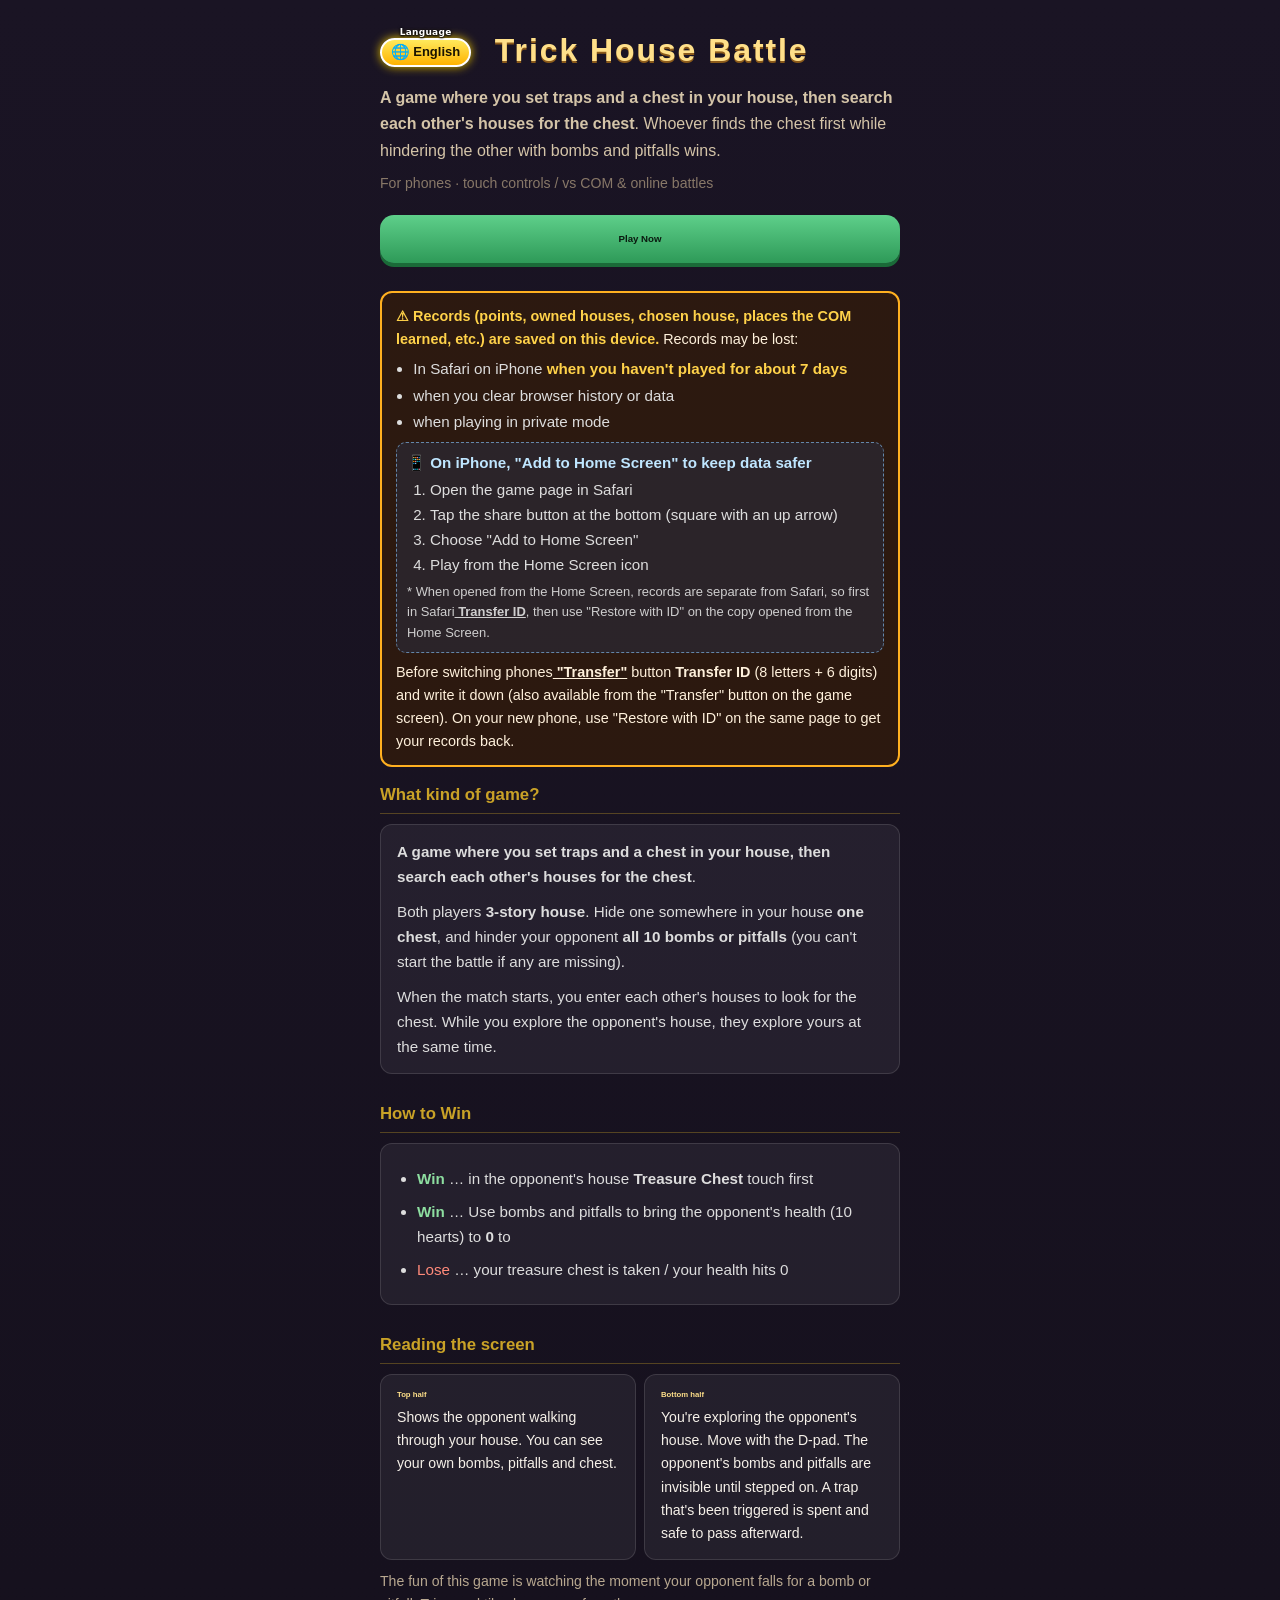
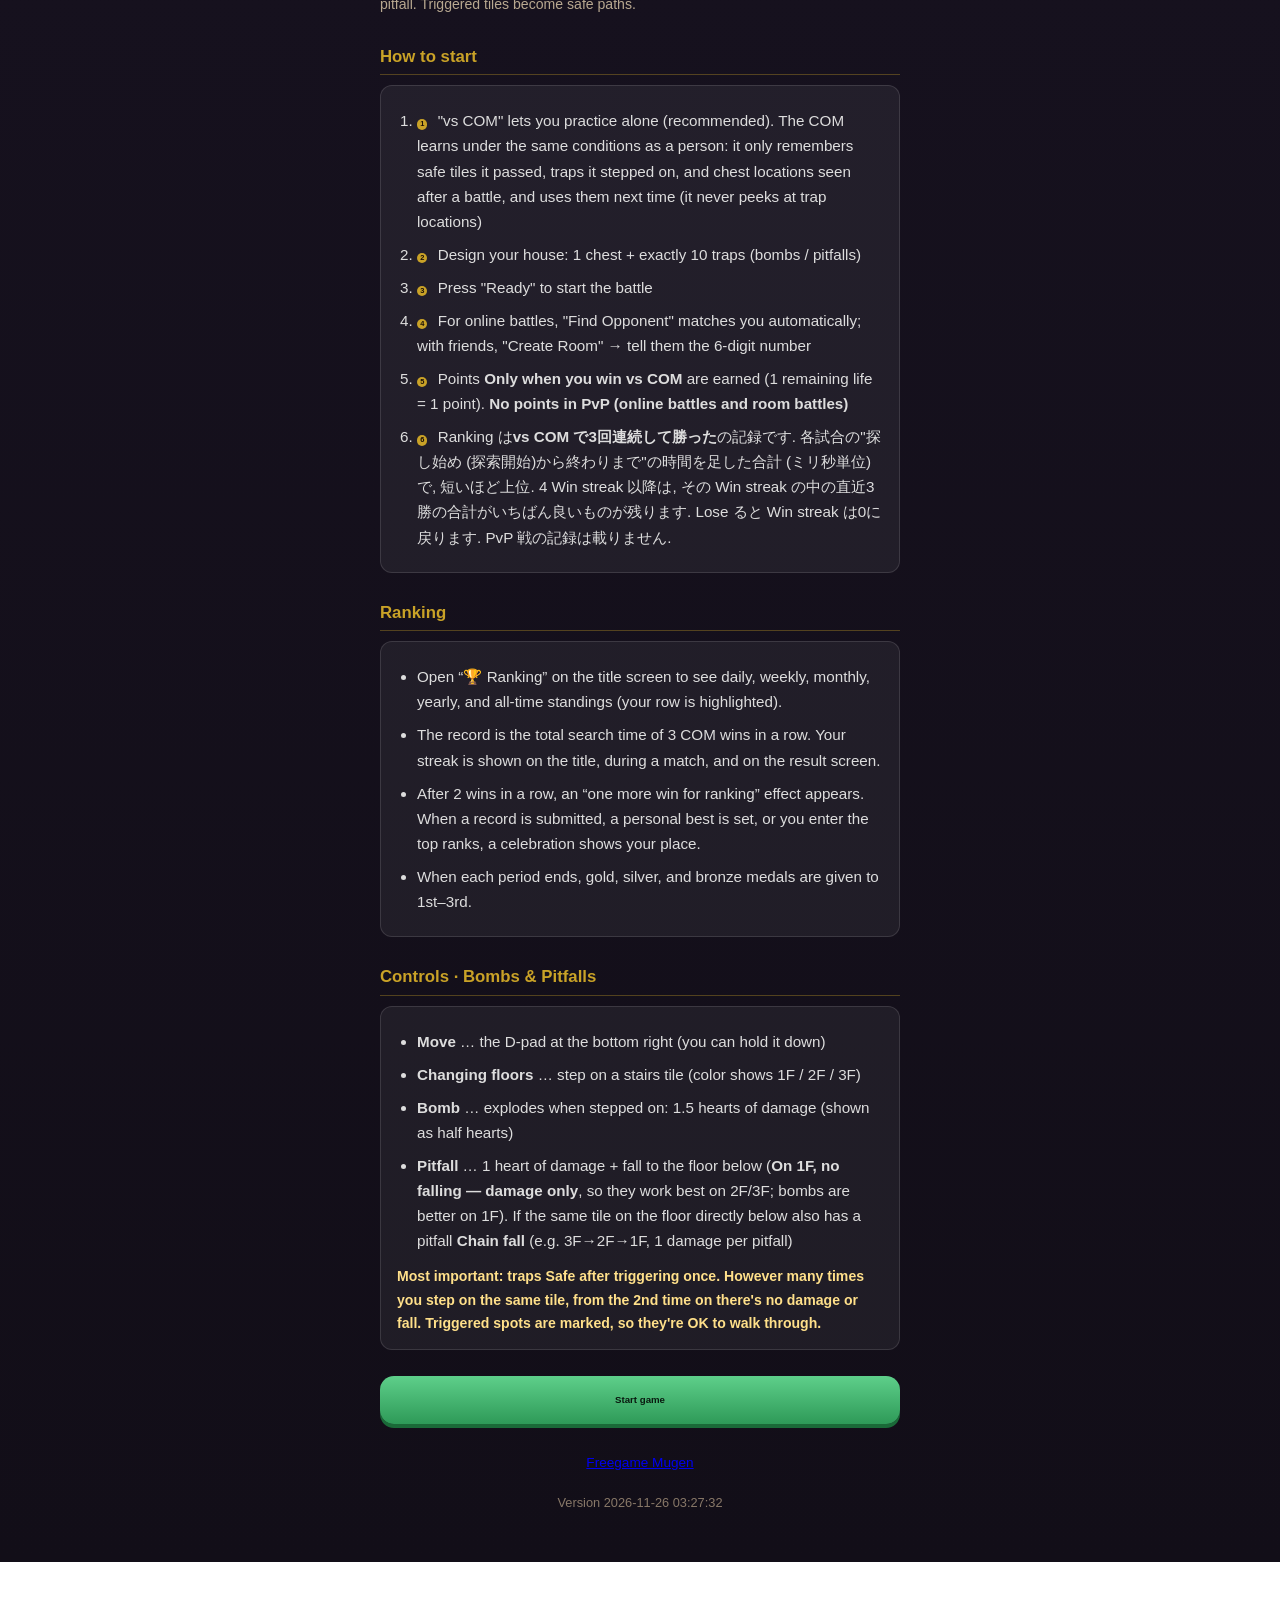
==== commit 3fd467c8: "ランキングでニックネーム変更後、同じ画面で新しい名前がすぐ反映されるように（古い応答で上書きされない）・小画面の見切れ修正 — version 2026-11-26 03:27:32" ====
--- a/index.html
+++ b/index.html
@@ -2,12 +2,12 @@
 <html lang="ja">
 <head>
   <meta charset="UTF-8" />
-<script>window.NK_I18N_CFG={"base": "", "anchors": [["h1", "prepend"]]};</script><script src="i18n/i18n.js?v=20261125044051"></script>
+<script>window.NK_I18N_CFG={"base": "", "anchors": [["h1", "prepend"]]};</script><script src="i18n/i18n.js?v=20261126032732"></script>
   <link rel="icon" href="data:image/svg+xml,%3Csvg xmlns=%22http://www.w3.org/2000/svg%22 viewBox=%220 0 100 100%22%3E%3Ctext y=%22.9em%22 font-size=%2290%22%3E%F0%9F%8F%A0%3C/text%3E%3C/svg%3E" />
 <!--nk-autoupdate--><script>
 /* 自動更新: 新しい版が公開されたら、安全なとき（タイトル画面など・試合中でない）だけ自動で読み込み直す。記録(localStorage)には触れない。 */
 (function () {
-  var PAGE_LABEL = '2026-11-25 04:40:51';
+  var PAGE_LABEL = '2026-11-26 03:27:32';
   var URL = '/househouse/version.json', KEY = 'nkReloadFor:househouse-top', EVERY = 0;
   function safe() { try { return !!(true); } catch (e) { return false; } }
   var busy = false;
@@ -140,7 +140,7 @@
     <p class="lead"><strong>自分の家に罠と宝箱を設置して、お互いの家に行って宝箱を探すゲーム</strong>です。爆弾や落とし穴で相手を邪魔しながら、先に宝箱を見つけた方が勝ち。</p>
     <p class="tagline">スマホ向け・タッチ操作／COM対戦・ネット対戦あり</p>
 
-    <a class="play" href="game/?v=20261125044051">今すぐ遊ぶ</a>
+    <a class="play" href="game/?v=20261126032732">今すぐ遊ぶ</a>
 
     <div class="save-banner" role="note">
       <strong>⚠ 記録（ポイント・持っている家・選んだ家・COMが覚えた場所など）はこの端末に保存されています。</strong>記録が消えることがあります：
@@ -229,9 +229,9 @@
       </div>
     </section>
 
-    <a class="play" href="game/?v=20261125044051">ゲームを始める</a>
+    <a class="play" href="game/?v=20261126032732">ゲームを始める</a>
     <p style="margin-top:14px;text-align:center;font-size:0.85rem;"><a href="https://freegame-mugen.jp/cms/mt-cp.cgi?__mode=view&amp;blog_id=1&amp;id=13413" target="_blank" rel="noopener">フリーゲーム夢現</a></p>
-    <p id="site-meta" style="margin-top:18px;text-align:center;color:#887868;font-size:0.8rem;">バージョン 2026-11-25 04:40:51</p>
+    <p id="site-meta" style="margin-top:18px;text-align:center;color:#887868;font-size:0.8rem;">バージョン 2026-11-26 03:27:32</p>
   </main>
 </body>
 </html>
